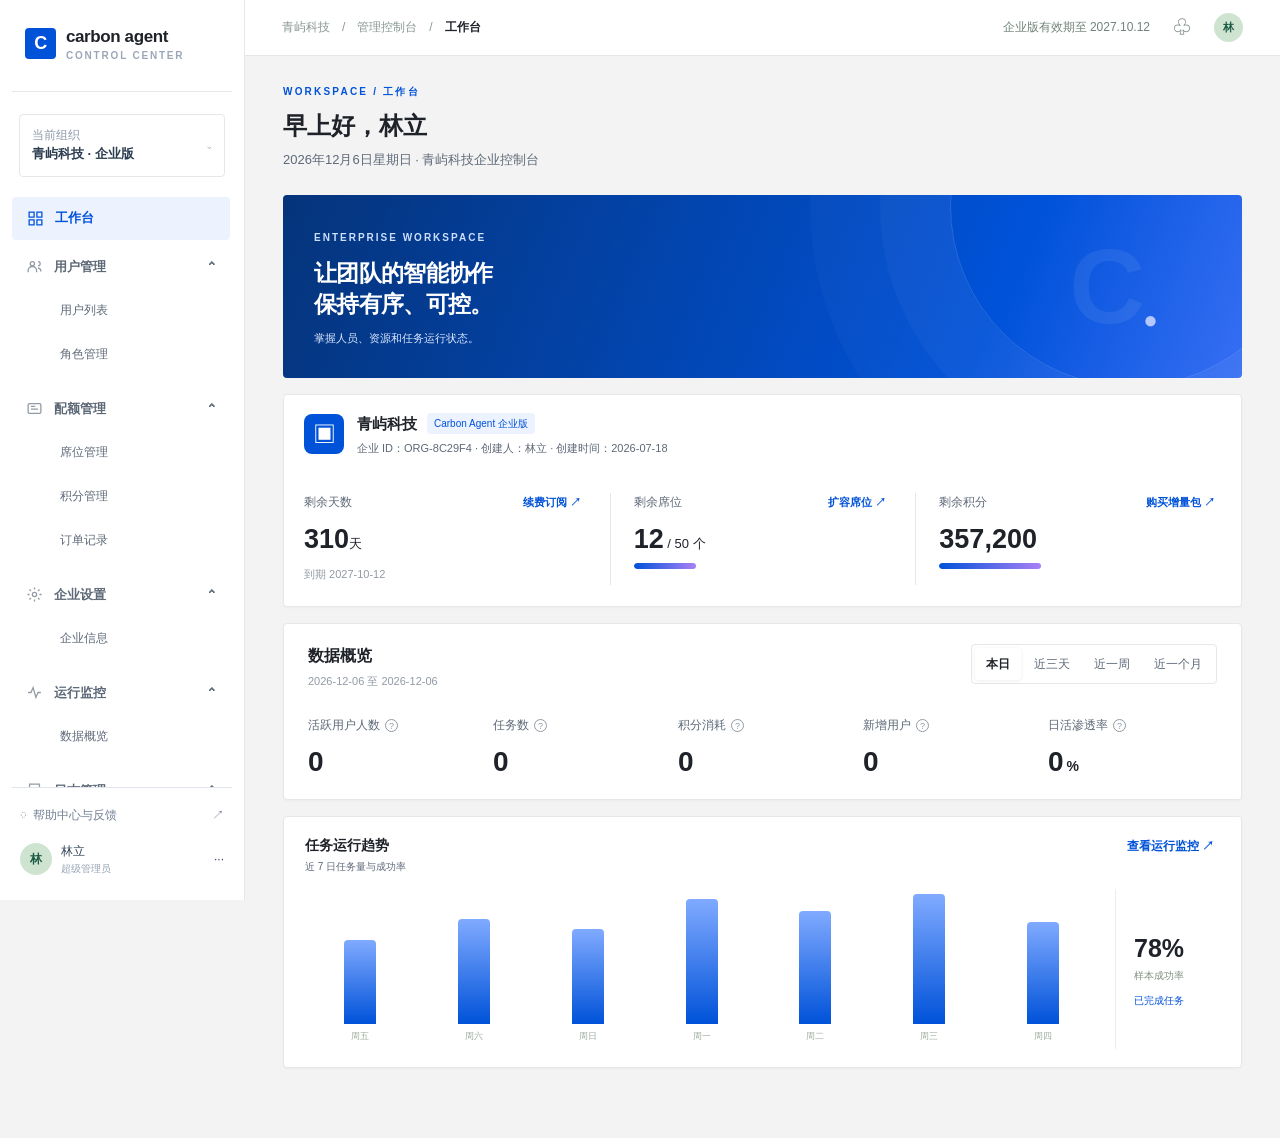
==== index.html @ ee5c7ecd "Add Carbon Agent prototype" ====
<!doctype html>
<html lang="zh-CN">
<head>
  <meta charset="utf-8" />
  <meta name="viewport" content="width=device-width, initial-scale=1" />
  <title>Carbon Agent · 管理控制台原型</title>
  <style>
    @import url('https://fonts.googleapis.com/css2?family=DM+Sans:wght@400;500;600;700&family=Noto+Sans+SC:wght@400;500;600;700&display=swap');
    :root{--ink:#18312d;--muted:#758680;--line:#e4eae6;--bg:#f6f8f5;--green:#1c765c;--dark:#123b31;--mint:#e5f4ea;--orange:#efaa57;--red:#bd6859}*{box-sizing:border-box}body{margin:0;background:var(--bg);color:var(--ink);font:14px/1.5 'DM Sans','Noto Sans SC',sans-serif}button,input,select{font:inherit}button{cursor:pointer}.app{display:flex;min-height:100vh}.sidebar{width:232px;flex:none;background:#102f29;color:#d8e6df;padding:25px 13px;display:flex;flex-direction:column;position:sticky;top:0;height:100vh}.brand{display:flex;gap:10px;align-items:center;padding:0 13px 27px;border-bottom:1px solid #ffffff1a;font-size:17px;font-weight:700;letter-spacing:-.4px}.logo{height:31px;width:31px;border-radius:9px;display:grid;place-items:center;background:#cff66f;color:#143a29;font-size:18px;font-weight:700}.brand small{display:block;color:#7fa395;font-size:10px;letter-spacing:1.8px;font-weight:600;margin-top:-2px}.org{margin:22px 7px 19px;padding:11px 12px;background:#ffffff0d;border:1px solid #ffffff18;border-radius:10px;display:flex;justify-content:space-between;align-items:center;font-size:12px;color:#afc7ba}.org b{display:block;color:white;font-size:13px}.nav-label{font-size:10px;letter-spacing:1.6px;color:#71968a;padding:16px 15px 8px}.nav{width:100%;display:flex;align-items:center;gap:11px;padding:10px 14px;border:0;background:transparent;color:#aac1b5;text-align:left;border-radius:8px;margin:1px 0}.nav svg{width:17px;height:17px;stroke:currentColor;fill:none;stroke-width:1.8}.nav:hover,.nav.active{background:#e0f7d716;color:#e8f5e8}.nav.active{box-shadow:inset 3px 0 #c9ef70}.nav .soon{font-size:9px;margin-left:auto;background:#ffffff16;padding:1px 5px;border-radius:3px}.sidebar-bottom{margin-top:auto;border-top:1px solid #ffffff1a;padding:18px 8px 0}.help{color:#b6c9bd;font-size:12px;display:flex;gap:8px;align-items:center}.avatar{background:#cfe4d0;color:#1a5a43;width:32px;height:32px;border-radius:50%;display:grid;place-items:center;font-weight:700}.account{margin-top:17px;display:flex;align-items:center;gap:9px;color:white;font-size:12px}.account small{color:#81a394;display:block}.main{flex:1;min-width:0}.topbar{height:66px;background:#fff;border-bottom:1px solid var(--line);padding:0 37px;display:flex;align-items:center;justify-content:space-between}.crumb{color:#899892;font-size:12px}.crumb strong{color:var(--ink);font-weight:600}.top-actions{display:flex;align-items:center;gap:17px;color:#71837a;font-size:12px}.icon-btn{border:0;background:transparent;color:inherit;font-size:18px}.content{max-width:1420px;margin:auto;padding:33px 38px 70px}.page-head{display:flex;justify-content:space-between;align-items:flex-start;margin-bottom:25px}.eyebrow{color:#4d927a;font-size:10px;letter-spacing:2.2px;font-weight:700;margin-bottom:7px}.page-head h1{margin:0;font-size:29px;letter-spacing:-1.1px;font-weight:700}.subtitle{color:var(--muted);font-size:12px;margin-top:6px}.head-actions{display:flex;gap:9px}.btn{border:1px solid #d8e4dc;background:white;color:#325b4d;border-radius:7px;padding:9px 13px;font-weight:600;font-size:12px;display:inline-flex;align-items:center;gap:7px}.btn:hover{border-color:#77ad88;background:#f7fcf7}.btn.primary{background:#1c765c;border-color:#1c765c;color:white}.btn.primary:hover{background:#145b47}.btn.soft{background:#e8f2e9;border-color:#e8f2e9}.grid{display:grid;gap:16px}.stats{grid-template-columns:repeat(4,1fr)}.card{background:#fff;border:1px solid var(--line);border-radius:11px;box-shadow:0 2px 10px #234b2905}.stat{padding:19px 21px;min-height:130px;position:relative}.stat:after{content:'';position:absolute;right:18px;top:18px;width:31px;height:31px;background:#e6f3e9;border-radius:8px}.stat-icon{position:absolute;right:25px;top:21px;color:#358466;z-index:1;font-size:15px}.stat-label{color:#73867e;font-size:12px}.stat strong{display:block;font-size:29px;line-height:1.2;margin:13px 0 4px;letter-spacing:-1.2px}.stat small{color:#87a098;font-size:11px}.stat small em{color:#208b65;font-style:normal}.lower{grid-template-columns:minmax(0,1.65fr) minmax(305px,1fr);margin-top:16px}.card-head{display:flex;align-items:flex-start;justify-content:space-between;padding:21px 23px 0}.card-head h2{font-size:15px;margin:0}.card-head p{font-size:11px;color:#99a7a0;margin:4px 0 0}.link{background:none;border:0;color:#278161;font-size:11px;font-weight:600}.chart-wrap{padding:20px 23px 23px}.chart-top{display:flex;align-items:baseline;gap:10px}.chart-top strong{font-size:25px}.chart-top span{font-size:11px;color:#2b9a70}.chart{height:180px;margin-top:16px;position:relative;background:repeating-linear-gradient(to bottom,transparent 0,transparent 44px,#edf2ed 45px);border-bottom:1px solid #e5ede7}.chart svg{width:100%;height:100%;overflow:visible}.chart-labels{display:flex;justify-content:space-between;color:#a4b1a7;font-size:10px;margin-top:10px}.use-list{padding:12px 23px 22px}.use-row{display:grid;grid-template-columns:100px 1fr 42px;align-items:center;gap:10px;margin:16px 0;color:#5e7168;font-size:11px}.track{height:7px;background:#edf2eb;border-radius:20px;overflow:hidden}.fill{height:100%;background:#60a98a;border-radius:20px}.fill.gold{background:#ddb46b}.use-row b{font-size:11px;text-align:right;color:#496a59}.section-title{display:flex;justify-content:space-between;align-items:center;margin:25px 0 12px}.section-title h2{font-size:16px;margin:0}.section-title small{color:#9aa99f}.activity{padding:0 21px}.activity-row{display:flex;gap:13px;align-items:center;border-top:1px solid #edf1ec;padding:13px 0;font-size:12px}.activity-row:first-child{border:0}.dot{width:8px;height:8px;border-radius:50%;background:#73b695;flex:none}.dot.gold{background:#dfb66b}.activity-row span{color:#7c9085;margin-left:auto;white-space:nowrap;font-size:11px}.activity-row b{font-weight:600}.split{grid-template-columns:1.2fr .8fr}.guide{background:#e9f4e9;border-color:#d7e8d7;padding:20px 23px;display:flex;align-items:center;justify-content:space-between;gap:15px}.guide h3{margin:0 0 4px;font-size:14px}.guide p{margin:0;color:#678074;font-size:11px}.guide .btn{background:white}.table-card{overflow:hidden}.toolbar{padding:18px 20px;display:flex;justify-content:space-between;gap:12px;align-items:center}.tabs{display:flex;gap:17px}.tab{border:0;background:none;color:#82958b;padding:8px 2px;border-bottom:2px solid transparent;font-size:12px}.tab.active{color:#1d755a;border-color:#1d755a;font-weight:700}.search{height:35px;border:1px solid var(--line);background:#fafcf9;border-radius:7px;padding:0 11px;width:215px;color:#2b5141;outline:none;font-size:12px}.search:focus{border-color:#82b99b}table{border-collapse:collapse;width:100%;font-size:12px}th{text-align:left;background:#f9fbf8;color:#8c9c93;font-weight:500;padding:12px 20px;white-space:nowrap}td{padding:14px 20px;border-top:1px solid #eef2ee;white-space:nowrap}tr:hover td{background:#fbfdfb}.person{display:flex;gap:9px;align-items:center}.person .avatar{width:29px;height:29px;font-size:11px}.tag{padding:3px 8px;border-radius:4px;font-size:10px;color:#317558;background:#e8f5ea;display:inline-block}.tag.gray{background:#eff2ef;color:#7a8b81}.tag.warn{background:#fff2e1;color:#aa793c}.table-foot{padding:13px 20px;border-top:1px solid #eef2ee;color:#91a097;font-size:11px;display:flex;justify-content:space-between}.detail-grid{grid-template-columns:repeat(3,1fr)}.mini{padding:19px}.mini h3{margin:0;font-size:13px}.mini p{font-size:11px;color:#84968b;margin:7px 0 16px}.mini strong{font-size:21px}.mini .track{margin-top:12px}.wide-grid{grid-template-columns:1fr 1fr}.setting{padding:18px 20px;display:flex;align-items:center;justify-content:space-between;border-top:1px solid var(--line)}.setting:first-of-type{border:0}.setting b{font-size:12px}.setting p{font-size:11px;color:#91a197;margin:3px 0}.toggle{width:33px;height:19px;border:0;background:#b7c8b9;border-radius:50px;padding:2px;transition:.2s}.toggle:after{content:'';display:block;width:15px;height:15px;background:white;border-radius:50%;transition:.2s}.toggle.on{background:#267d61}.toggle.on:after{transform:translateX(14px)}.modal-overlay{position:fixed;inset:0;background:#0d241dcc;display:none;align-items:center;justify-content:center;z-index:10;padding:20px}.modal-overlay.open{display:flex}.modal{background:white;width:min(480px,100%);border-radius:13px;box-shadow:0 24px 90px #071f1a55;padding:25px}.modal h2{margin:0 0 5px;font-size:19px}.modal p{margin:0 0 22px;color:#819289;font-size:12px}.field{display:block;margin:15px 0;color:#435f50;font-weight:600;font-size:12px}.field input,.field select{display:block;width:100%;margin-top:7px;border:1px solid #d9e5db;border-radius:7px;padding:10px;background:#fff;outline:none}.modal-actions{display:flex;justify-content:flex-end;gap:9px;margin-top:24px}.toast{position:fixed;right:28px;bottom:25px;background:#1b5746;color:#fff;padding:12px 17px;border-radius:7px;box-shadow:0 10px 25px #1b574633;display:none;font-size:12px}.toast.show{display:block}.mobile-top{display:none}@media(max-width:1050px){.stats{grid-template-columns:repeat(2,1fr)}.lower,.split{grid-template-columns:1fr}.sidebar{width:195px}.content{padding:28px 24px}}@media(max-width:700px){.sidebar{display:none}.mobile-top{display:block}.topbar{padding:0 16px;height:56px}.content{padding:24px 16px}.stats,.detail-grid,.wide-grid{grid-template-columns:1fr 1fr}.page-head{gap:15px}.page-head h1{font-size:23px}.head-actions{flex-wrap:wrap;justify-content:flex-end}.toolbar{flex-wrap:wrap}.table-card{overflow:auto}table{min-width:670px}}@media(max-width:480px){.stats,.detail-grid,.wide-grid{grid-template-columns:1fr}.page-head{display:block}.head-actions{margin-top:15px}.top-actions{display:none}}
  </style>
  <link rel="stylesheet" href="management.css" />
  <link rel="stylesheet" href="platform.css" />
  <link rel="stylesheet" href="tdesign.css" />
</head>
<body>
<div class="app">
  <aside class="sidebar">
    <div class="brand"><div class="logo">C</div><div>carbon agent<small>CONTROL CENTER</small></div></div>
    <div class="org"><div>当前组织<b>青屿科技 · 企业版</b></div><span>⌄</span></div>
    <nav id="nav"></nav>
    <div class="sidebar-bottom"><div class="help">◌ &nbsp;帮助中心与反馈 <span style="margin-left:auto">↗</span></div><div class="account"><div class="avatar">林</div><div>林立 <small>超级管理员</small></div><span style="margin-left:auto">···</span></div></div>
  </aside>
  <div class="pl-mobile-scrim" onclick="plToggleMobileMenu(false)"></div><main class="main"><header class="topbar"><button class="pl-mobile-menu" aria-label="打开导航菜单" aria-expanded="false" onclick="plToggleMobileMenu()">☰</button><div class="crumb"><span class="mobile-top">Carbon Agent　/　</span>青屿科技　/　管理控制台　/　<strong id="crumb">总览</strong></div><div class="top-actions"><span>企业版有效期至 2027.10.12</span><button class="icon-btn" title="通知" onclick="toast('暂无新通知')">♧</button><div class="avatar" style="width:29px;height:29px;font-size:11px">林</div></div></header><div class="content" id="content"></div></main>
</div>
<div class="modal-overlay" id="overlay" onclick="if(event.target===this)closeModal()"><div class="modal" id="modal"></div></div><div class="toast" id="toast"></div>
<script>
const icons={overview:'<path d="M3 3h7v7H3zM14 3h7v7h-7zM3 14h7v7H3zM14 14h7v7h-7z"/>',members:'<circle cx="9" cy="8" r="3"/><path d="M3 20v-2a6 6 0 0 1 12 0v2M17 5a3 3 0 0 1 0 6m0 3a5 5 0 0 1 4 5"/>',seats:'<rect x="3" y="5" width="18" height="14" rx="2"/><path d="M7 9h6M7 13h10"/>',usage:'<path d="M3 19V9m6 10V5m6 14v-7m6 7V3"/>',agents:'<rect x="4" y="5" width="16" height="15" rx="3"/><path d="M9 10h.01M15 10h.01M9 15h6M12 2v3"/>',knowledge:'<path d="M4 5a2 2 0 0 1 2-2h14v17H6a2 2 0 0 0-2 2zM4 5v15a2 2 0 0 1 2-2h14"/>',security:'<path d="M12 2l8 4v6c0 5-3 8-8 10-5-2-8-5-8-10V6zM9 12l2 2 4-4"/>'};
const items=[['overview','总览'],['members','成员与组织'],['seats','席位管理'],['usage','用量与额度'],['agents','智能体与技能'],['knowledge','知识与连接器'],['security','安全与审计']];let page='overview', memberFilter='all', seatFilter='all';let members=[{name:'陈思远',department:'产品研发部',role:'成员',seat:'企业版',activity:'刚刚',quota:'20,000',status:'活跃'}, {name:'李宛清',department:'市场部',role:'部门管理员',seat:'企业版',activity:'今天 09:42',quota:'15,000',status:'活跃'}, {name:'王越',department:'财务部',role:'成员',seat:'企业版',activity:'昨天 17:28',quota:'10,000',status:'活跃'}, {name:'赵可欣',department:'产品研发部',role:'成员',seat:'未分配',activity:'—',quota:'—',status:'待加入'}, {name:'周启明',department:'设计部',role:'成员',seat:'企业版',activity:'10月11日',quota:'20,000',status:'活跃'}];
function svg(key){return `<svg viewBox="0 0 24 24">${icons[key]}</svg>`}function renderNav(){document.getElementById('nav').innerHTML=items.map(([id,label],i)=>`${i===4||i===6?'<div class="nav-label">'+(i===4?'能力配置':'企业治理')+'</div>':''}<button class="nav ${page===id?'active':''}" onclick="go('${id}')">${svg(id)}${label}</button>`).join('')}function go(id){page=id;renderNav();document.getElementById('crumb').textContent=items.find(x=>x[0]===id)[1];document.getElementById('content').innerHTML=views[id]();window.scrollTo({top:0,behavior:'smooth'})}function head(k,title,desc,actions=''){return `<div class="page-head"><div><div class="eyebrow">${k}</div><h1>${title}</h1><div class="subtitle">${desc}</div></div><div class="head-actions">${actions}</div></div>`}function stat(label,value,foot,icon){return `<div class="card stat"><span class="stat-icon">${icon}</span><div class="stat-label">${label}</div><strong>${value}</strong><small>${foot}</small></div>`}function trend(){return `<div class="card"><div class="card-head"><div><h2>使用趋势</h2><p>过去 7 天的组织活跃情况</p></div><button class="link" onclick="go('usage')">查看分析 ↗</button></div><div class="chart-wrap"><div class="chart-top"><strong>1,284</strong><span>↗ 18.6% 较上周</span></div><div class="chart"><svg viewBox="0 0 650 180" preserveAspectRatio="none"><defs><linearGradient id="grad" x1="0" y1="0" x2="0" y2="1"><stop stop-color="#c1e4cc" stop-opacity=".7"/><stop offset="1" stop-color="#c1e4cc" stop-opacity="0"/></linearGradient></defs><path d="M0 135 C55 125 70 145 125 107 S210 125 265 85 S335 115 390 73 S470 95 520 49 S590 68 650 21 L650 180 L0 180Z" fill="url(#grad)"/><path d="M0 135 C55 125 70 145 125 107 S210 125 265 85 S335 115 390 73 S470 95 520 49 S590 68 650 21" fill="none" stroke="#4b9b71" stroke-width="3"/><circle cx="650" cy="21" r="5" fill="#4b9b71" stroke="white" stroke-width="3"/></svg></div><div class="chart-labels"><span>10月07日</span><span>10月08日</span><span>10月09日</span><span>10月10日</span><span>10月11日</span><span>10月12日</span><span>10月13日</span></div></div></div>`}function overview(){return `${head('OVERVIEW / 组织总览','管理好团队的每一次智能协作','实时掌握组织使用、席位与资源状态，快速处理需要关注的事项。','<button class="btn" onclick="toast(\'报表已准备好（原型演示）\')">⇩ 导出报表</button><button class="btn primary" onclick="openModal(\'invite\')">＋ 邀请成员</button>')}<div class="grid stats">${stat('团队成员','48','<em>↑ 6</em> 本月新增','♧')}${stat('席位使用','38 / 50','剩余 <em>12</em> 个可分配','▤')}${stat('本月积分消耗','642.8K','总额度 1,000K · 已用 64.3%','◈')}${stat('活跃智能体','12','覆盖 6 个业务部门','✳')}</div><div class="grid lower">${trend()}<div class="card"><div class="card-head"><div><h2>资源使用分布</h2><p>本月 · 按团队</p></div><button class="link" onclick="go('usage')">查看详情 ↗</button></div><div class="use-list">${[['产品研发部',78,'78%'],['市场部',56,'56%'],['财务部',41,'41%'],['设计部',32,'32%']].map(([n,w,v],i)=>`<div class="use-row"><span>${n}</span><div class="track"><div class="fill ${i===0?'gold':''}" style="width:${w}%"></div></div><b>${v}</b></div>`).join('')}<div style="background:#f5f9f4;border-radius:7px;padding:12px;color:#6a8374;font-size:11px;margin-top:23px">◌ &nbsp;产品研发部即将达到月度额度，建议调整配额。</div></div></div></div><div class="section-title"><h2>最近动态</h2><button class="link" onclick="go('security')">全部审计日志 ↗</button></div><div class="grid split"><div class="card activity">${[['陈思远 使用「数据分析助手」完成任务','2 分钟前'],['林立 为市场部调整成员月额度','1 小时前'],['李宛清 创建「Campaign Brief」智能体','昨天 16:24'],['系统 自动回收离职成员席位','10月11日']].map((a,i)=>`<div class="activity-row"><i class="dot ${i===1?'gold':''}"></i><b>${a[0]}</b><span>${a[1]}</span></div>`).join('')}</div><div class="card guide"><div><h3>让团队更快开始</h3><p>完成成员邀请、席位分配与共享智能体配置。</p></div><button class="btn" onclick="go('members')">查看成员 →</button></div></div>`}
function memberTable(){let q=(document.getElementById('member-search')?.value||'').trim();let rows=members.filter(m=>(memberFilter==='all'||(memberFilter==='active'?m.status==='活跃':m.status!=='活跃'))&&(!q||m.name.includes(q)||m.department.includes(q)));document.getElementById('member-body').innerHTML=rows.map((m,i)=>`<tr><td><div class="person"><div class="avatar">${m.name.slice(0,1)}</div><b>${m.name}</b></div></td><td>${m.department}</td><td>${m.role}</td><td><span class="tag ${m.seat==='未分配'?'gray':''}">${m.seat}</span></td><td>${m.quota}</td><td>${m.activity}</td><td><button class="link" onclick="openModal('member','${m.name}')">管理</button></td></tr>`).join('')||'<tr><td colspan="7" style="text-align:center;color:#9ca99f;padding:30px">没有匹配的成员</td></tr>';document.getElementById('member-count').textContent=`共 ${rows.length} 位成员`}function filterMembers(v){memberFilter=v;document.querySelectorAll('.tab').forEach(x=>x.classList.toggle('active',x.dataset.filter===v));memberTable()}
function membersView(){setTimeout(memberTable);return `${head('PEOPLE / 组织管理','成员与组织','统一管理成员、部门、角色和访问资格。','<button class="btn" onclick="toast(\'批量导入模板已准备好（原型演示）\')">⇧ 批量导入</button><button class="btn primary" onclick="openModal(\'invite\')">＋ 邀请成员</button>')}<div class="grid detail-grid">${stat('组织成员','48','4 个部门','♧')}${stat('本月活跃','34','活跃率 70.8%','◈')}${stat('待加入','3','邀请链接有效期 7 天','◌')}</div><div class="section-title"><h2>成员列表</h2><small>组织架构同步：今天 09:30</small></div><div class="card table-card"><div class="toolbar"><div class="tabs"><button class="tab active" data-filter="all" onclick="filterMembers('all')">全部成员</button><button class="tab" data-filter="active" onclick="filterMembers('active')">已激活</button><button class="tab" data-filter="pending" onclick="filterMembers('pending')">待加入</button></div><input class="search" id="member-search" placeholder="⌕  搜索成员或部门" oninput="memberTable()" /></div><table><thead><tr><th>成员</th><th>所属部门</th><th>组织角色</th><th>席位状态</th><th>月额度</th><th>最近活跃</th><th>操作</th></tr></thead><tbody id="member-body"></tbody></table><div class="table-foot"><span id="member-count"></span><span>原型示例数据 · 1 / 1</span></div></div>`}
function seatRows(){let arr=[['产品研发部','部门 · 登录时分配','16 / 22','2026-09-01'],['市场部','部门 · 自动分配','10 / 10','2026-09-01'],['陈思远','指定成员','1','2026-09-12'],['王越','指定成员','1','2026-09-16']];return arr.map(r=>`<tr><td><b>${r[0]}</b></td><td><span class="tag">${r[1]}</span></td><td>${r[2]}</td><td>${r[3]}</td><td><button class="link" onclick="openModal('release','${r[0]}')">释放 / 编辑</button></td></tr>`).join('')}
function seatsView(){return `${head('LICENSE / 授权管理','席位管理','按成员或部门授权 Carbon Agent，随时了解可用席位。','<button class="btn" onclick="openModal(\'expand\')">调整席位</button><button class="btn primary" onclick="openModal(\'seat\')">＋ 分配席位</button>')}<div class="grid stats">${stat('企业版席位总数','50','当前订阅周期','▤')}${stat('已分配','38','覆盖 4 个部门','♧')}${stat('剩余可分配','12','可立即使用','＋')}${stat('席位利用率','76%','较上月 ↑ 8%','↗')}</div><div class="section-title"><h2>分配策略与明细</h2><small>同一成员被多个策略覆盖时只占用 1 个席位</small></div><div class="card table-card"><div class="toolbar"><div class="tabs"><button class="tab active">全部分配</button><button class="tab" onclick="toast('已筛选部门策略（原型演示）')">部门策略</button><button class="tab" onclick="toast('已筛选指定成员（原型演示）')">指定成员</button></div><input class="search" placeholder="⌕  搜索成员或部门" /></div><table><thead><tr><th>对象</th><th>分配方式</th><th>占用席位</th><th>配置时间</th><th>操作</th></tr></thead><tbody>${seatRows()}</tbody></table><div class="table-foot"><span>共 4 条策略</span><span>原型示例数据 · 1 / 1</span></div></div><div class="grid wide-grid" style="margin-top:16px"><div class="card mini"><h3>按成员精准分配</h3><p>适合核心项目成员与少量特殊权限用户。</p><button class="link" onclick="openModal('seat')">分配给成员 →</button></div><div class="card mini"><h3>按部门自动授权</h3><p>可选择立即分配，或在成员首次登录时占用席位。</p><button class="link" onclick="openModal('seat')">设置部门策略 →</button></div></div>`}
function usageView(){return `${head('CONSUMPTION / 积分治理','用量与额度','查看共享积分池，控制部门及成员每月消耗。','<button class="btn" onclick="toast(\'用量明细已导出（原型演示）\')">⇩ 导出明细</button><button class="btn primary" onclick="openModal(\'quota\')">调整额度</button>')}<div class="grid stats">${stat('共享积分池','1,000K','本月总额度','◈')}${stat('本月已使用','642.8K','64.3%','↗')}${stat('可用余额','357.2K','按当前速度可使用 11 天','◇')}${stat('高用量提醒','2','成员接近限额','!')}</div><div class="grid lower">${trend()}<div class="card"><div class="card-head"><div><h2>部门配额</h2><p>月度配额使用情况</p></div><button class="link" onclick="openModal('quota')">管理配额 ↗</button></div><div class="use-list">${[['产品研发部','312K / 400K',78],['市场部','168K / 300K',56],['财务部','82K / 200K',41],['设计部','32K / 100K',32]].map(([n,v,p])=>`<div style="margin:16px 0"><div style="display:flex;justify-content:space-between;font-size:11px;margin-bottom:8px"><b>${n}</b><span style="color:#8fa096">${v}</span></div><div class="track"><div class="fill" style="width:${p}%"></div></div></div>`).join('')}</div></div></div><div class="section-title"><h2>用量治理建议</h2></div><div class="grid wide-grid"><div class="card mini"><h3>设置个人月限额</h3><p>避免单个成员持续占用共享积分池；成员达到限额后暂停新任务。</p><button class="link" onclick="openModal('quota')">立即设置 →</button></div><div class="card mini"><h3>启用 80% 用量预警</h3><p>部门或成员接近阈值时通知管理员，便于及时调配资源。</p><button class="link" onclick="go('security')">配置通知 →</button></div></div>`}
function agentsView(){let a=[['财务报表分析','财务部','已发布','1,258','林立'],['市场洞察研究','市场部','已发布','896','李宛清'],['研发知识问答','产品研发部','已发布','742','陈思远'],['Campaign Brief','市场部','草稿','—','李宛清']];return `${head('AGENTS / 能力资产','智能体与技能','沉淀企业共用的 AI 能力，明确发布范围与责任人。','<button class="btn" onclick="toast(\'技能库已打开（原型演示）\')">技能库</button><button class="btn primary" onclick="openModal(\'agent\')">＋ 创建智能体</button>')}<div class="grid detail-grid">${stat('企业智能体','12','其中 9 个已发布','✳')}${stat('共享技能','28','本月新增 4 个','◈')}${stat('本月任务运行','3,642','成功率 98.2%','↗')}</div><div class="section-title"><h2>智能体列表</h2><small>管理员可管理发布范围与负责人</small></div><div class="card table-card"><div class="toolbar"><div class="tabs"><button class="tab active">全部智能体</button><button class="tab" onclick="toast('已筛选已发布智能体（原型演示）')">已发布</button><button class="tab" onclick="toast('已筛选草稿（原型演示）')">草稿</button></div><input class="search" placeholder="⌕  搜索智能体" /></div><table><thead><tr><th>名称</th><th>可见范围</th><th>状态</th><th>本月调用</th><th>负责人</th><th>操作</th></tr></thead><tbody>${a.map(r=>`<tr><td><b>✳ &nbsp;${r[0]}</b></td><td>${r[1]}</td><td><span class="tag ${r[2]==='草稿'?'gray':''}">${r[2]}</span></td><td>${r[3]}</td><td>${r[4]}</td><td><button class="link" onclick="openModal('agent','${r[0]}')">配置</button></td></tr>`).join('')}</tbody></table><div class="table-foot">共 12 个智能体 <span>原型示例数据 · 1 / 1</span></div></div>`}
function knowledgeView(){return `${head('DATA / 组织资产','知识与连接器','管理智能体可访问的企业知识与外部系统。','<button class="btn" onclick="openModal(\'connector\')">连接应用</button><button class="btn primary" onclick="openModal(\'knowledge\')">＋ 新建知识库</button>')}<div class="grid detail-grid">${stat('企业知识库','8','23,642 份文档','▤')}${stat('已连接应用','6','2 个需重新授权','⌁')}${stat('本月检索','18.4K','命中率 91%','↗')}</div><div class="section-title"><h2>知识库</h2></div><div class="grid detail-grid">${[['产品规范与设计','产品研发部','6,280 份文档'],['客户案例库','市场部','3,420 份文档'],['财务制度与流程','财务部','1,160 份文档']].map(([a,b,c])=>`<div class="card mini"><h3>▤ &nbsp;${a}</h3><p>${b} · ${c}</p><button class="link" onclick="openModal('knowledge','${a}')">管理权限 →</button></div>`).join('')}</div><div class="section-title"><h2>连接器</h2><small>授权范围遵循最小权限原则</small></div><div class="grid wide-grid">${[['飞书','已连接 · 组织文档'],['企业微信','已连接 · 联系人'],['GitHub','需要重新授权 · 代码仓库'],['Google Drive','已连接 · 云端文件']].map(([a,b])=>`<div class="card mini"><h3>◫ &nbsp;${a}</h3><p>${b}</p><button class="link" onclick="openModal('connector','${a}')">管理连接 →</button></div>`).join('')}</div>`}
function securityView(){return `${head('GOVERNANCE / 安全治理','安全与审计','设置组织访问策略，追踪关键管理操作。','<button class="btn" onclick="toast(\'审计日志已导出（原型演示）\')">⇩ 导出日志</button>')}<div class="grid wide-grid"><div class="card"><div class="card-head" style="padding-bottom:12px"><div><h2>访问与安全策略</h2><p>变更立即应用于组织成员</p></div></div>${[['单点登录 SSO','通过企业身份提供商统一登录',true],['敏感操作二次确认','删除知识库、释放席位等操作需要确认',true],['外部分享限制','禁止向组织外分享智能体和知识库',false],['用量达到 80% 时通知','通过站内信提醒管理员',true]].map(([a,b,c])=>`<div class="setting"><div><b>${a}</b><p>${b}</p></div><button class="toggle ${c?'on':''}" aria-label="切换${a}" onclick="this.classList.toggle('on');toast('策略已更新（原型演示）')"></button></div>`).join('')}</div><div class="card"><div class="card-head"><div><h2>角色与权限</h2><p>基于职责授权管理范围</p></div><button class="link" onclick="openModal('role')">管理角色 ↗</button></div><div class="use-list">${[['超级管理员','2 人','全部配置与审计权限'],['部门管理员','4 人','部门成员、额度与智能体管理'],['成员','42 人','按授权使用资源']].map(([a,b,c])=>`<div style="padding:14px 0;border-bottom:1px solid #edf2ed"><b style="font-size:12px">${a}</b><span style="float:right;color:#287657;font-size:11px">${b}</span><div style="font-size:11px;color:#96a59b;margin-top:4px">${c}</div></div>`).join('')}</div></div></div><div class="section-title"><h2>最近审计事件</h2><small>保留管理行为与关键资源变更记录</small></div><div class="card table-card"><table><thead><tr><th>时间</th><th>操作人</th><th>事件</th><th>对象</th><th>结果</th></tr></thead><tbody>${[['今天 10:18','林立','调整月额度','市场部','成功'],['今天 09:44','林立','分配席位','赵可欣','成功'],['昨天 16:24','李宛清','创建智能体','Campaign Brief','成功'],['10月11日 15:21','系统','自动回收席位','离职成员','成功']].map(r=>`<tr>${r.slice(0,4).map(x=>`<td>${x}</td>`).join('')}<td><span class="tag">${r[4]}</span></td></tr>`).join('')}</tbody></table></div>`}
const views={overview,members:membersView,seats:seatsView,usage:usageView,agents:agentsView,knowledge:knowledgeView,security:securityView};
function openModal(kind,name=''){const defs={invite:['邀请成员','发送邀请并设置初始组织角色。',`<label class="field">工作邮箱<input id="modal-input" type="email" placeholder="name@company.com"></label><label class="field">所属部门<select><option>产品研发部</option><option>市场部</option><option>财务部</option><option>设计部</option></select></label><label class="field">初始角色<select><option>成员</option><option>部门管理员</option></select></label>`,'发送邀请'],seat:['分配席位','指定成员，或按部门设置自动授权策略。',`<label class="field">分配对象<select><option>指定成员</option><option>指定部门</option></select></label><label class="field">成员或部门<input id="modal-input" placeholder="输入名称"></label><label class="field">分配策略<select><option>立即分配</option><option>首次登录时分配</option></select></label>`,'确认分配'],quota:['调整月额度','额度用于控制成员或部门的月度积分消耗。',`<label class="field">对象<select><option>产品研发部</option><option>市场部</option><option>财务部</option><option>设计部</option><option>指定成员</option></select></label><label class="field">月额度（积分）<input id="modal-input" type="number" placeholder="例如 200000"></label>`,'保存额度'],expand:['调整席位','当前已分配 38 个席位。缩容后总席位数不得低于已分配数。',`<label class="field">席位总数<input id="modal-input" type="number" min="38" value="50"></label>`,'保存变更'],release:['管理分配策略',`正在管理 ${name} 的席位授权。`, `<label class="field">操作<select><option>编辑分配策略</option><option>释放席位</option></select></label><label class="field">释放说明<input placeholder="填写原因（可选）"></label>`,'确认'],member:['管理成员',`正在管理 ${name}。`,`<label class="field">组织角色<select><option>成员</option><option>部门管理员</option><option>超级管理员</option></select></label><label class="field">月额度（积分）<input id="modal-input" type="number" placeholder="20000"></label>`,'保存'],agent:[name?'配置智能体':'创建智能体','设置名称、可见范围与负责人。',`<label class="field">名称<input id="modal-input" value="${name}" placeholder="例如 客户研究助手"></label><label class="field">可见范围<select><option>全组织</option><option>指定部门</option><option>仅创建者</option></select></label>`,'保存'],knowledge:[name?'管理知识库':'新建知识库','知识访问应与团队工作范围一致。',`<label class="field">知识库名称<input id="modal-input" value="${name}" placeholder="知识库名称"></label><label class="field">访问范围<select><option>指定部门</option><option>全组织</option><option>仅管理员</option></select></label>`,'保存'],connector:['连接器管理',`配置 ${name||'企业应用'} 的连接与授权范围。`,`<label class="field">应用<select><option>${name||'飞书'}</option><option>企业微信</option><option>GitHub</option><option>Google Drive</option></select></label><label class="field">授权范围<select><option>仅指定知识库</option><option>全组织</option></select></label>`,'保存'],role:['角色权限','为管理角色设置可访问范围。',`<label class="field">角色<select><option>部门管理员</option><option>成员</option></select></label><label class="field">管理范围<select><option>所属部门</option><option>全组织</option></select></label>`,'保存']};let d=defs[kind];document.getElementById('modal').innerHTML=`<h2>${d[0]}</h2><p>${d[1]}</p>${d[2]}<div class="modal-actions"><button class="btn" onclick="closeModal()">取消</button><button class="btn primary" onclick="submitModal('${kind}')">${d[3]}</button></div>`;document.getElementById('overlay').classList.add('open')}function closeModal(){document.getElementById('overlay').classList.remove('open')}function submitModal(kind){let v=document.getElementById('modal-input');if(v&&v.hasAttribute('required')&&!v.value.trim())return; if(kind==='invite'&&v?.value){members.push({name:v.value.split('@')[0],department:'产品研发部',role:'成员',seat:'未分配',activity:'—',quota:'—',status:'待加入'});if(page==='members')go('members')}closeModal();toast('操作已保存（原型演示）')}let timer;function toast(msg){let el=document.getElementById('toast');el.textContent=msg;el.classList.add('show');clearTimeout(timer);timer=setTimeout(()=>el.classList.remove('show'),2800)}document.addEventListener('keydown',e=>{if(e.key==='Escape')closeModal()});go('overview');
</script>
<script src="management.js"></script>
<script src="platform.js"></script>
<script src="orgsync.js"></script>
<script src="workbuddy.js"></script>
<script src="seat-expansion.js"></script>
</body>
</html>
---- management.css ----
[hidden]{display:none!important}
.mg-context{display:flex;align-items:center;gap:12px;flex-wrap:wrap;background:#f0f5ed;border:1px solid #e0eadd;border-radius:8px;padding:10px 14px;margin:-3px 0 16px;color:#748a7d;font-size:11px}.mg-context b{color:#375a48;font-size:12px}.mg-context-mark{background:#dcebd7;color:#357354;border-radius:4px;padding:3px 7px;font-weight:700}.mg-green{color:#258260;font-style:normal;font-weight:700}.mg-metric{padding:18px 19px;min-height:131px}.mg-metric-label{color:#809087;font-size:11px}.mg-metric strong{display:block;font-size:27px;letter-spacing:-.8px;line-height:1.2;margin-top:11px}.mg-metric small{display:block;color:#91a198;font-size:10px;margin-top:6px}.mg-metric .track{margin-top:11px;height:5px}.mg-callout{display:flex;align-items:flex-start;gap:10px;background:#eef7ee;border:1px solid #d7e9d9;border-radius:8px;padding:11px 14px;color:#416c55;font-size:11px;margin:16px 0}.mg-callout.warning{background:#fff8ec;border-color:#f4e6ca;color:#946c37}.mg-callout-icon{display:grid;place-items:center;width:17px;height:17px;flex:none;border-radius:50%;background:#cce9d1;color:#356d4b;font-weight:700;font-size:10px}.mg-callout.warning .mg-callout-icon{background:#f5dcae;color:#8c632f}.mg-callout strong{font-size:11px}.mg-callout p{margin:2px 0 0;line-height:1.55}.mg-panel{margin-top:19px;overflow:hidden}.mg-tabs{display:flex;gap:29px;padding:0 20px;border-bottom:1px solid var(--line);overflow-x:auto}.mg-tabs button{background:none;border:0;border-bottom:2px solid transparent;padding:16px 2px 13px;color:#829389;white-space:nowrap;font-size:12px}.mg-tabs button.active{color:#176b50;border-bottom-color:#2d8b65;font-weight:700}.mg-toolbar{display:flex;justify-content:space-between;align-items:center;gap:10px;padding:17px 19px;min-height:68px}.mg-filters{display:flex;align-items:center;gap:8px;flex-wrap:wrap}.mg-search{border:1px solid var(--line);height:35px;display:flex;align-items:center;gap:5px;padding:0 9px;border-radius:7px;background:#fafcf9;color:#809087}.mg-search input{border:0;background:transparent;outline:none;width:152px;font-size:11px;color:var(--ink)}.mg-filters select{height:35px;border:1px solid var(--line);border-radius:7px;background:#fff;color:#4e6659;padding:0 9px;font-size:11px}.mg-text-btn{background:none;border:0;color:#7f9286;font-size:11px}.mg-toolbar-copy{font-size:11px;color:#819389}.mg-table-wrap{overflow:auto}.mg-table{min-width:700px}.mg-table th{font-size:11px;background:#f9fbf9;padding:11px 14px}.mg-table td{padding:12px 14px}.mg-table input[type=checkbox],.mg-confirm input[type=checkbox]{accent-color:#207c5c;cursor:pointer}.mg-table th:first-child,.mg-table td:first-child{width:40px;padding-left:19px}.mg-table tr:hover td{background:#fafdFA}.mg-table .avatar{width:27px;height:27px;font-size:10px}.mg-table .person b{font-weight:600}.mg-empty{text-align:center;padding:36px!important;color:#98a69d}.mg-pagination{border-top:1px solid #edf1ec;padding:12px 19px;display:flex;align-items:center;justify-content:space-between;color:#8da096;font-size:11px}.mg-pagination>div{display:flex;gap:7px}.mg-pagination .btn{padding:5px 9px;font-size:10px}.btn:disabled{opacity:.45;cursor:not-allowed}.mg-footnote{border-top:1px solid #edf1ec;padding:11px 19px;color:#92a197;font-size:10px}.mg-danger-link{color:#b85e52}.btn.mg-danger{background:#b85e52;border-color:#b85e52;color:#fff}.mg-error{background:#fff0ed;color:#a74437;border:1px solid #f3c9c0;border-radius:6px;padding:9px 11px;margin:13px 0;font-size:11px}.mg-error[hidden]{display:none}.mg-confirm{display:flex;align-items:center;gap:7px;margin:16px 0;color:#66786c;font-size:11px}.mg-selected-list{background:#f7faf7;padding:12px;border-radius:6px;color:#5b7163;font-size:11px;line-height:1.7;max-height:90px;overflow:auto}.modal .mg-callout{margin:14px 0}.modal .field{margin:14px 0}.modal .field input,.modal .field select{height:38px}.mg-usage-top{grid-template-columns:minmax(0,1.6fr) minmax(280px,1fr);margin:17px 0}.mg-chart-card{min-height:240px}.mg-chart-total{font-size:15px;color:#397e5e;font-weight:700}.mg-bars{height:142px;display:flex;gap:18px;align-items:flex-end;padding:13px 27px 18px}.mg-bar-col{flex:1;min-width:0;text-align:center;height:100%;display:flex;flex-direction:column;justify-content:flex-end;gap:8px}.mg-bar-track{height:106px;display:flex;align-items:flex-end;background:linear-gradient(to top,#f0f4ef 1px,transparent 1px) 0 0/100% 25%;border-bottom:1px solid #e0e9de}.mg-bar-track span{display:block;width:100%;max-width:44px;margin:0 auto;background:linear-gradient(180deg,#79b99a,#2d8c65);border-radius:4px 4px 0 0}.mg-bar-col small{font-size:9px;color:#9ba99f}.mg-alert-list{padding:16px 23px}.mg-alert-list>div{display:grid;grid-template-columns:9px 1fr;column-gap:10px;align-items:start;padding:9px 0;border-bottom:1px solid #eef2ed}.mg-alert-list>div:last-child{border:0}.mg-alert-list b{font-size:11px;font-weight:600}.mg-alert-list small{grid-column:2;color:#95a39b;font-size:10px;margin-top:2px}.mg-alert-dot{width:7px;height:7px;background:#87bd9b;border-radius:50%;margin-top:5px}.mg-alert-dot.gold{background:#dfb36b}.mg-alert-dot.green{background:#34a073}.mg-progress-cell{display:flex;align-items:center;gap:8px;min-width:105px}.mg-progress-cell .track{width:72px;flex:none;height:6px}.mg-progress-cell span{font-size:10px;color:#768a7d}.mg-mono{font-family:ui-monospace,SFMono-Regular,Menlo,monospace;color:#7a9182;font-size:10px}@media(max-width:950px){.mg-usage-top{grid-template-columns:1fr}.mg-toolbar{align-items:flex-start;flex-direction:column}.mg-context{gap:7px}.mg-bars{gap:10px}}@media(max-width:700px){.mg-context{font-size:10px}.mg-metric{min-height:112px}.mg-metric strong{font-size:23px}.mg-tabs{gap:18px}.mg-search input{width:120px}.mg-table{min-width:780px}}
---- platform.css ----
/* Six-module enterprise console */
:root{--pl-shadow:0 12px 32px rgba(21,58,40,.05)}body{background:#f5f7f4}.topbar{position:sticky;top:0;z-index:5}.content{max-width:1480px}.sidebar{background:#102e27}.sidebar .nav-label{padding-top:14px}.sidebar .nav{margin-bottom:4px}.pl-nav-dot{width:6px;height:6px;border-radius:50%;background:#e8ae66;margin-left:auto}.pl-overline{font-size:10px;font-weight:700;letter-spacing:2px;color:#3f9c75}.pl-overview-banner{min-height:183px;margin-bottom:16px;padding:26px 31px;border-radius:13px;background:radial-gradient(circle at 75% 25%,#2e6854 0,transparent 30%),linear-gradient(110deg,#163f32,#235b47 70%,#2c7854);color:#fff;position:relative;overflow:hidden;display:flex;justify-content:space-between;align-items:center}.pl-overview-banner:after{content:'';position:absolute;width:360px;height:360px;border:1px solid #ffffff26;right:-70px;top:-170px;border-radius:50%;box-shadow:0 0 0 70px #ffffff08,0 0 0 140px #ffffff06}.pl-overview-banner .pl-overline{color:#b9eb9b}.pl-overview-banner h2{font-size:23px;line-height:1.35;letter-spacing:-.7px;margin:10px 0}.pl-overview-banner p{color:#b5d5c5;margin:0;font-size:11px}.pl-banner-mark{font-size:105px;font-weight:700;line-height:1;color:#ffffff12;position:relative;z-index:1;margin-right:80px;letter-spacing:-14px}.pl-banner-mark span{font-size:24px;color:#c5ed86;position:absolute;left:74px;bottom:7px;letter-spacing:0}.pl-guide{padding:19px 22px;margin:16px 0;display:grid;grid-template-columns:minmax(270px,1fr) 190px minmax(350px,1.3fr);gap:24px;align-items:center;border-color:#dce9db;background:#fbfdfb}.pl-guide-title{display:flex;justify-content:space-between;align-items:flex-start}.pl-guide-title h2{font-size:14px;margin:5px 0 3px}.pl-guide-title p{font-size:10px;color:#8b9a8e;margin:0}.pl-icon-button{border:0;background:transparent;font-size:17px;color:#93a297}.pl-guide-progress{display:flex;align-items:center;gap:10px}.pl-guide-progress .track{flex:1;height:6px}.pl-guide-progress span{font-size:10px;color:#7b9181;white-space:nowrap}.pl-guide-steps{display:flex;gap:6px}.pl-guide-steps button{flex:1;border:1px solid #dfebdf;background:#fff;border-radius:7px;padding:10px 7px;display:flex;align-items:center;gap:6px;font-size:10px;color:#52715b;text-align:left;white-space:nowrap}.pl-guide-steps button:hover{border-color:#91c399}.pl-guide-steps button span{display:grid;place-items:center;background:#e9f2e8;width:18px;height:18px;border-radius:50%;font-weight:700;color:#3d7754;flex:none}.pl-guide-steps button span.done{background:#2b8c66;color:#fff}.pl-guide-steps button b{margin-left:auto;font-weight:400}.pl-kpi-grid{margin:17px 0}.pl-kpi{min-height:127px;padding:18px 20px;position:relative;box-shadow:var(--pl-shadow)}.pl-kpi>span{display:block;color:#819187;font-size:11px}.pl-kpi strong{display:block;font-size:27px;margin:12px 0 3px;line-height:1.15;letter-spacing:-.7px}.pl-kpi small{display:block;color:#9caa9e;font-size:10px}.pl-kpi-icon{position:absolute;right:17px;top:15px;width:31px;height:31px;border-radius:8px;background:#e9f4e9;color:#358161;display:grid;place-items:center;font-size:16px}.pl-overview-grid{grid-template-columns:minmax(0,1.5fr) minmax(300px,1fr);margin-top:16px}.pl-content-card{padding:18px 21px;min-height:237px;box-shadow:var(--pl-shadow)}.pl-section-head{display:flex;justify-content:space-between;align-items:flex-start;gap:10px;margin-bottom:14px}.pl-section-head h2{margin:0;font-size:14px}.pl-section-head p{color:#97a69a;font-size:10px;margin:3px 0 0}.pl-trend{display:flex;gap:17px;align-items:flex-end;height:160px}.pl-trend-bars{flex:1;height:100%;display:flex;gap:16px;align-items:flex-end;padding:5px 6px}.pl-trend-bars>div{flex:1;height:100%;display:flex;flex-direction:column;align-items:center;justify-content:flex-end;gap:6px}.pl-trend-bars span{display:block;width:min(32px,100%);border-radius:4px 4px 0 0;background:linear-gradient(180deg,#93c79e,#448e68)}.pl-trend-bars small{font-size:9px;color:#9dac9e}.pl-trend-note{width:105px;border-left:1px solid #e9eee8;padding-left:18px;align-self:stretch;display:flex;flex-direction:column;justify-content:center}.pl-trend-note b{font-size:25px}.pl-trend-note span{color:#7d8f81;font-size:10px}.pl-trend-note small{color:#3a9a6d;font-size:10px;margin-top:10px}.pl-attention button{display:flex;align-items:center;width:100%;padding:11px 0;border:0;border-bottom:1px solid #edf2ec;text-align:left;background:transparent;gap:10px}.pl-attention button:last-child{border:0}.pl-attention i{display:grid;place-items:center;background:#e5f4e9;color:#40865e;border-radius:7px;width:29px;height:29px;font-style:normal;flex:none}.pl-attention i.amber{background:#fbefdb;color:#b88238}.pl-attention b,.pl-task-mini b{display:block;font-size:11px;font-weight:600}.pl-attention small,.pl-task-mini small{display:block;font-size:10px;color:#98a79a;margin-top:2px}.pl-attention em{margin-left:auto;font-style:normal;color:#8eab95}.pl-task-mini button{width:100%;background:none;border:0;border-top:1px solid #eef2ed;display:flex;gap:10px;align-items:center;text-align:left;padding:10px 0}.pl-task-mini button:first-child{border:0}.pl-task-mini button>span:nth-child(2){flex:1}.pl-task-initial{background:#ecf5ee;color:#3e8a61;border-radius:8px;width:30px;height:30px;display:grid;place-items:center;flex:none}.pl-resource-row{display:flex;justify-content:space-between;font-size:11px;margin:25px 0 9px}.pl-resource-row:first-of-type{margin-top:28px}.pl-resource-row span{color:#7c8f80}.pl-resource-row b{font-weight:600}.pl-resource-footer{display:flex;justify-content:space-between;border-top:1px solid #eef2ed;margin-top:31px;padding-top:14px;font-size:10px;color:#9ca89c}.pl-main-panel{margin-top:19px;overflow:hidden;box-shadow:var(--pl-shadow)}.pl-module-switch{display:flex;align-items:center;gap:4px;margin:-5px 0 23px;padding:4px;background:#eaf0e9;border-radius:9px;width:max-content;max-width:100%}.pl-module-switch button{border:0;background:transparent;color:#75877b;padding:8px 15px;border-radius:7px;font-size:11px}.pl-module-switch button.active{background:#fff;color:#207453;box-shadow:0 2px 7px #264a2f13;font-weight:700}.pl-module-switch span{font-size:10px;color:#91a092;padding:0 14px}.pl-toolbar{padding:16px 19px;display:flex;justify-content:space-between;align-items:center;gap:10px;min-height:69px}.pl-filters,.pl-toolbar-actions{display:flex;align-items:center;gap:8px;flex-wrap:wrap}.pl-filters select{height:34px;border:1px solid #dfe8dd;border-radius:7px;background:#fff;color:#526a56;padding:0 8px;font-size:11px}.pl-search{display:flex;align-items:center;gap:5px;border:1px solid #dfe8dd;border-radius:7px;background:#fafcf9;height:34px;padding:0 9px;color:#8da194}.pl-search input{background:none;border:0;outline:none;width:190px;font-size:11px;color:#203e2c}.pl-reset{border:0;background:none;color:#849588;font-size:11px}.pl-toolbar-note{font-size:11px;color:#8c9b8e}.pl-table{min-width:970px}.pl-table th{font-size:10px}.pl-table td{font-size:11px}.pl-table td:first-child:not(:has(input)){padding-left:19px}.pl-table .pl-cell-sub{display:block;color:#9bab9d;font-size:10px;margin-top:2px;font-weight:400}.pl-badge{display:inline-flex;align-items:center;gap:5px;font-size:10px;padding:3px 7px;border-radius:5px;background:#e8f5e9;color:#2e7953;white-space:nowrap}.pl-badge i{width:5px;height:5px;border-radius:50%;background:currentColor}.pl-badge.amber{background:#fff3e2;color:#ae7a38}.pl-badge.bad{background:#f9e9e5;color:#bd6658}.pl-field-title{font-size:11px;font-weight:700;color:#52715c;margin:15px 0 8px}.pl-check-grid{display:grid;grid-template-columns:1fr 1fr;gap:8px}.pl-check-grid label{font-size:11px;color:#536a58;padding:8px;border:1px solid #e4ece1;border-radius:5px}.pl-check-grid input{accent-color:#278059}.pl-member-picker{height:190px;overflow:auto;border:1px solid #e4ece1;border-radius:6px;padding:5px;display:grid;grid-template-columns:1fr 1fr;gap:2px}.pl-member-picker label{font-size:10px;padding:5px;color:#405e49}.pl-member-picker label:hover{background:#f5faf5}.pl-member-picker small{color:#9ca99c}.pl-settings-grid{display:grid;grid-template-columns:minmax(0,1.5fr) minmax(260px,.7fr);gap:28px;padding:23px}.pl-settings-main{min-width:0}.pl-settings-main .pl-section-head{padding-bottom:16px;border-bottom:1px solid #e9eee7}.pl-settings-aside{background:#f4f8f2;border:1px solid #e4eee0;padding:23px;border-radius:9px;align-self:start}.pl-settings-aside h3{font-size:13px;margin:14px 0 6px}.pl-settings-aside p{font-size:11px;line-height:1.7;color:#829584}.pl-aside-icon{font-size:19px;color:#308060;background:#e2f0e3;width:36px;height:36px;border-radius:9px;display:grid;place-items:center}.pl-logo-preview{display:flex;align-items:center;gap:12px;margin:18px 0}.pl-logo-preview .logo{width:43px;height:43px;font-size:22px}.pl-logo-preview b{display:block;font-size:13px}.pl-logo-preview small{display:block;font-size:9px;letter-spacing:1px;color:#9aaa9a}.pl-info-row{display:grid;grid-template-columns:140px 1fr;gap:14px;border-top:1px solid #edf1eb;padding:13px 0;font-size:11px}.pl-info-row span{color:#93a296}.pl-info-row b{font-weight:600}.pl-domain-card{padding:21px;background:#f3f9f1;border:1px solid #dcebd7;border-radius:9px;margin:17px 0}.pl-domain-card span,.pl-domain-card small{display:block;color:#819382;font-size:10px}.pl-domain-card>div{display:flex;align-items:center;gap:10px;justify-content:space-between;margin:7px 0}.pl-domain-card strong{font-size:19px;color:#285b40}.pl-domain-card .btn{font-size:10px}.pl-domain-suffix{color:#8da090;font-size:11px;margin-top:-8px}.pl-policy-row{display:flex;align-items:center;justify-content:space-between;gap:15px;padding:13px 0;border-top:1px solid #edf1eb}.pl-policy-row b{display:block;font-size:11px}.pl-policy-row small{display:block;color:#97a497;font-size:10px;margin-top:2px}.pl-policy-row>span{color:#31765a;font-size:11px;white-space:nowrap}.pl-security-check{margin:13px 0}.pl-integrate{background:#fff;border:1px solid #e4ede2;padding:13px;border-radius:7px;margin:15px 0}.pl-integrate b,.pl-integrate small{display:block;margin-top:5px}.pl-integrate b{font-size:11px}.pl-integrate small{color:#9aa89a;font-size:10px}.pl-detail-list{border:1px solid #e7ede5;border-radius:7px;overflow:hidden;margin:12px 0}.pl-detail-list>div{display:flex;justify-content:space-between;gap:15px;padding:10px 12px;border-top:1px solid #e7ede5;font-size:11px}.pl-detail-list>div:first-child{border:0}.pl-detail-list span{color:#94a296}.pl-detail-list b{font-weight:600;text-align:right;overflow-wrap:anywhere}.pl-live-note{display:flex;align-items:center;gap:8px;color:#66826d;background:#eef7ee;border:1px solid #dcebd9;border-radius:6px;padding:9px 12px;margin-bottom:16px;font-size:10px}.pl-live-note>span:last-child{margin-left:auto;color:#94a699}.pl-pulse{width:7px;height:7px;border-radius:50%;background:#4fa873;box-shadow:0 0 0 4px #4fa87327}.pl-monitor-top{grid-template-columns:minmax(0,1.5fr) minmax(310px,.85fr);margin:16px 0}.pl-monitor-bars{height:151px;display:flex;align-items:end;gap:20px;padding:13px 10px 0}.pl-monitor-bars>div{flex:1;display:flex;flex-direction:column;align-items:center;justify-content:flex-end;height:100%;gap:5px}.pl-monitor-bars b{font-size:9px;color:#839584;font-weight:500}.pl-monitor-bars span{width:min(38px,100%);background:linear-gradient(180deg,#8cc59c,#448c69);border-radius:4px 4px 0 0}.pl-monitor-bars small{font-size:9px;color:#9aaa9b}.pl-signal-list{padding-top:5px}.pl-signal-list>div{display:grid;grid-template-columns:9px 1fr;gap:3px 8px;border-bottom:1px solid #eff2ed;padding:9px 0}.pl-signal-list>div:last-child{border:0}.pl-signal-list b{font-size:11px}.pl-signal-list span{grid-column:2;font-size:10px;color:#98a698}.pl-signal{display:block;width:6px;height:6px;border-radius:50%;margin-top:5px}.pl-signal.bad{background:#ce7764}.pl-signal.amber{background:#e2ae65}.pl-signal.good{background:#55ab78}.pl-alert-cards{padding:18px;display:grid;gap:10px}.pl-alert-card{display:flex;align-items:center;gap:13px;border:1px solid #f0ddd8;background:#fffaf9;border-radius:7px;padding:14px}.pl-alert-card.amber{background:#fffcf5;border-color:#f1e5c9}.pl-alert-icon{width:30px;height:30px;border-radius:8px;background:#f8e7e2;color:#b96758;display:grid;place-items:center;font-weight:700}.pl-alert-card.amber .pl-alert-icon{background:#faefd6;color:#aa813a}.pl-alert-card>div:nth-child(2){flex:1}.pl-alert-card span{font-size:9px;color:#b37a6c}.pl-alert-card h3{font-size:11px;margin:3px 0}.pl-alert-card p{font-size:10px;color:#9ca69a;margin:0}.pl-health-grid{display:grid;grid-template-columns:repeat(3,1fr);gap:12px;padding:18px}.pl-health-card{border:1px solid #e6ede4;border-radius:8px;padding:15px}.pl-health-card>div{display:flex;align-items:center;gap:7px}.pl-health-card b{font-size:11px;flex:1}.pl-health-card p,.pl-health-card small{font-size:10px;color:#95a397}.pl-health-dot{width:7px;height:7px;background:#53a977;border-radius:50%}.pl-health-dot.amber{background:#e5b168}.pl-task-detail-head{display:flex;align-items:center;justify-content:space-between}.pl-task-detail-head span{display:block;color:#96a397;font-size:10px}.pl-task-detail-head b{font-size:13px}.pl-timeline{border-left:1px solid #dfe9df;margin:12px 0 18px 9px}.pl-timeline>div{display:flex;align-items:center;gap:9px;margin:10px 0 10px -9px}.pl-timeline i{width:18px;height:18px;display:grid;place-items:center;background:#edf2ec;border-radius:50%;font-size:9px;color:#8b9b8b;font-style:normal;flex:none}.pl-timeline i.good{background:#e1f2e6;color:#237f52}.pl-timeline i.bad{background:#f8e4df;color:#bb6454}.pl-timeline i.amber{background:#fff0d7;color:#a77735}.pl-timeline span{font-size:11px;flex:1}.pl-timeline .pl-badge{font-size:9px}button:focus-visible,input:focus-visible,select:focus-visible{outline:2px solid #68a987;outline-offset:2px}@media(max-width:1150px){.pl-guide{grid-template-columns:1fr 1fr}.pl-guide-steps{grid-column:1/-1}.pl-overview-grid,.pl-monitor-top{grid-template-columns:1fr}.pl-settings-grid{grid-template-columns:1fr}.pl-settings-aside{display:none}}@media(max-width:750px){.pl-guide{grid-template-columns:1fr}.pl-guide-steps{grid-column:auto;flex-wrap:wrap}.pl-overview-banner{padding:22px}.pl-banner-mark{display:none}.pl-module-switch span{display:none}.pl-toolbar{align-items:flex-start;flex-direction:column}.pl-overview-grid{grid-template-columns:1fr}.pl-health-grid{grid-template-columns:1fr 1fr}.pl-settings-grid{padding:16px}.pl-live-note>span:last-child{display:none}}@media(max-width:480px){.pl-guide-steps button{min-width:130px}.pl-overview-banner h2{font-size:20px}.pl-health-grid{grid-template-columns:1fr}.pl-check-grid,.pl-member-picker{grid-template-columns:1fr}.pl-info-row{grid-template-columns:100px 1fr}.pl-domain-card strong{font-size:14px}}
.pl-mobile-menu,.pl-mobile-scrim{display:none}@media(max-width:700px){.pl-mobile-menu{display:grid;place-items:center;border:0;background:#eaf2e9;color:#235e45;width:32px;height:32px;border-radius:7px;margin-right:10px;font-size:15px}.pl-mobile-nav-open .sidebar{display:flex;position:fixed;left:0;top:0;bottom:0;height:100vh;z-index:30;width:232px;box-shadow:20px 0 50px #112a2140}.pl-mobile-nav-open .pl-mobile-scrim{display:block;position:fixed;inset:0;background:#10282088;z-index:29}.topbar .crumb{overflow:hidden;text-overflow:ellipsis;white-space:nowrap}}
#nav{flex:1;min-height:0;overflow-y:auto;overflow-x:hidden;scrollbar-width:thin;scrollbar-color:#537567 transparent;padding-right:2px}.sidebar-bottom{margin-top:0;flex:none}.pl-nav-heading{display:flex;align-items:center;justify-content:space-between;padding:13px 14px 10px;color:#ccedce;font-size:12px;font-weight:700;letter-spacing:.5px}.pl-nav-heading span{font-size:17px;font-weight:400}.pl-nav-overview{font-size:12px;font-weight:600}.pl-nav-group{margin-top:6px}.pl-nav-parent{width:100%;display:flex;align-items:center;justify-content:space-between;background:transparent;border:0;color:#d2e1d7;font-size:12px;text-align:left;padding:11px 14px;border-radius:8px}.pl-nav-parent:hover,.pl-nav-parent.current{color:#fff;background:#ffffff0b}.pl-nav-chevron{font-size:16px;line-height:1;transition:transform .16s ease}.pl-nav-chevron.open{transform:rotate(180deg)}.pl-nav-children{padding:2px 0 5px}.pl-nav-children[hidden]{display:none}.pl-nav-child{padding:9px 12px 9px 35px;font-size:11px;margin:1px 0;min-height:35px}.pl-nav-child.active{background:#e3f2d91c;color:#d9f8d0}.pl-sync-stats{margin-bottom:18px}.pl-sync-block{padding:20px 22px;border-top:1px solid #edf2eb}.pl-sync-block:first-child{border:0}.pl-sync-sources{display:grid;gap:9px}.pl-sync-source{display:flex;align-items:center;gap:12px;padding:13px;border:1px solid #e8eee6;border-radius:8px}.pl-sync-source-symbol{width:34px;height:34px;display:grid;place-items:center;border-radius:8px;background:#e6f2e8;color:#327d5e;font-weight:700}.pl-sync-source-main{flex:1;min-width:0}.pl-sync-source-main b,.pl-sync-source-main small{display:block}.pl-sync-source-main b{font-size:12px}.pl-sync-source-main small{font-size:10px;color:#91a196;margin-top:3px}.pl-sync-rule-grid{display:grid;grid-template-columns:repeat(4,1fr);gap:9px}.pl-sync-rule-grid>div{padding:13px;background:#f6faf5;border:1px solid #e8f0e6;border-radius:7px}.pl-sync-rule-grid span,.pl-sync-rule-grid b{display:block;font-size:11px}.pl-sync-rule-grid span{color:#92a297;margin-bottom:5px}.pl-sync-mapping{display:flex;gap:13px;flex-wrap:wrap;margin-top:15px;font-size:10px;color:#7f9384}.pl-sync-mapping b{color:#446e54}.pl-sync-preview{display:grid;gap:6px;max-height:260px;overflow:auto}.pl-sync-preview>div{display:grid;grid-template-columns:55px 70px 1fr;align-items:center;gap:9px;border-bottom:1px solid #ecf0ea;padding:9px 0}.pl-sync-preview b{font-size:11px}.pl-sync-preview small{font-size:10px;color:#87998b}@media(max-width:1100px){.pl-sync-rule-grid{grid-template-columns:repeat(2,1fr)}}@media(max-width:700px){.pl-sync-source{flex-wrap:wrap}.pl-sync-source .btn{margin-left:auto}.pl-sync-rule-grid{grid-template-columns:repeat(2,1fr)}.pl-sync-block{padding:16px}}
.sidebar{width:245px;background:#f5f7fa;color:#505e75;border-right:1px solid #e1e6ed;padding:24px 12px}.sidebar .brand{color:#26374d;border-bottom:1px solid #e2e7ed}.sidebar .brand small{color:#9ba7b7}.sidebar .org{background:#fff;border-color:#e2e7ee;color:#8c98a8}.sidebar .org b{color:#2c3d51}.sidebar-bottom{border-top:1px solid #e1e6ed}.sidebar-bottom .help{color:#738196}.sidebar-bottom .account{color:#34455a}.sidebar-bottom .account small{color:#97a4b2}#nav{scrollbar-color:#c8d0da transparent}.sidebar .nav{color:#566278;font-size:13px;min-height:43px}.sidebar .nav:hover{background:#e9edf3;color:#25354e}.sidebar .nav.active,.sidebar .nav.active:hover{background:#fff;color:#17243b;border:1px solid #dce3ec;box-shadow:0 3px 12px #24364d09}.sidebar .pl-nav-overview{font-weight:600}.sidebar .pl-nav-overview svg,.sidebar .pl-nav-parent svg{color:#9ca9bc;width:17px;height:17px;flex:none;stroke:currentColor;fill:none;stroke-width:1.8}.sidebar .pl-nav-parent{gap:11px;color:#526078;font-size:13px;font-weight:600;min-height:44px}.sidebar .pl-nav-parent:hover,.sidebar .pl-nav-parent.current{color:#24344b;background:#e9edf3}.sidebar .pl-nav-parent-label{flex:1}.sidebar .pl-nav-child{padding-left:48px;color:#647084;font-size:12px;font-weight:400;min-height:40px}.sidebar .pl-nav-child.active{font-weight:600}.sidebar .pl-nav-children{padding:1px 0 3px}.sidebar .pl-nav-group{margin-top:5px}@media(max-width:700px){.pl-mobile-nav-open .sidebar{width:245px}}
/* Conversation columns in the data overview remain readable on narrow viewports. */
.pl-conversation-table{min-width:1020px}
---- tdesign.css ----
/* TDesign light-theme semantic tokens applied to the standalone prototype. */
:root{
  --td-brand-color:#0052d9;--td-brand-color-hover:#366ef4;--td-brand-color-active:#003cab;--td-brand-color-light:#ecf2fe;
  --td-success-color:#00a870;--td-warning-color:#e37318;--td-error-color:#d54941;
  --td-text-color-primary:#1f2329;--td-text-color-secondary:#5e6978;--td-text-color-placeholder:#929aa5;
  --td-bg-color-page:#f3f3f3;--td-bg-color-container:#fff;--td-border-level-1-color:#e7e7e7;--td-border-level-2-color:#dcdcdc;
  --td-radius-default:4px;--td-shadow-card:0 1px 2px rgba(0,0,0,.03);
  --ink:var(--td-text-color-primary);--muted:var(--td-text-color-secondary);--line:var(--td-border-level-1-color);--bg:var(--td-bg-color-page);--green:var(--td-brand-color);--pl-shadow:var(--td-shadow-card)
}
body{background:var(--td-bg-color-page);color:var(--td-text-color-primary);font:14px/1.55 "PingFang SC","Microsoft YaHei",Arial,sans-serif}
.sidebar{background:#fff;color:var(--td-text-color-secondary);border-right:1px solid var(--td-border-level-1-color)}
.sidebar .brand{color:var(--td-text-color-primary);border-bottom-color:var(--td-border-level-1-color)}
.logo{background:var(--td-brand-color);color:#fff;border-radius:var(--td-radius-default)}
.sidebar .org{border-color:var(--td-border-level-1-color);border-radius:var(--td-radius-default)}
.sidebar .nav{border-radius:var(--td-radius-default);color:var(--td-text-color-secondary)}
.sidebar .nav:hover,.sidebar .pl-nav-parent:hover{background:#f3f3f3;color:var(--td-text-color-primary)}
.sidebar .nav.active,.sidebar .nav.active:hover{background:var(--td-brand-color-light);border-color:transparent;color:var(--td-brand-color);box-shadow:none}
.sidebar .pl-nav-parent.current{background:var(--td-brand-color-light);color:var(--td-brand-color)}
.sidebar .pl-nav-parent.current svg,.sidebar .nav.active svg{color:var(--td-brand-color)}
.sidebar .pl-nav-child.active{color:var(--td-brand-color);font-weight:600}
.topbar{background:#fff;border-bottom-color:var(--td-border-level-1-color);height:56px}
.content{padding-top:28px}.crumb strong{color:var(--td-text-color-primary)}
.eyebrow,.pl-overline{color:var(--td-brand-color)}.page-head h1{font-size:24px;letter-spacing:0;font-weight:600}.subtitle{color:var(--td-text-color-secondary);font-size:13px}
.card,.mg-panel{border:1px solid var(--td-border-level-1-color);border-radius:var(--td-radius-default);box-shadow:var(--td-shadow-card)}
.btn{height:32px;padding:0 12px;gap:6px;border:1px solid var(--td-border-level-2-color);background:#fff;color:var(--td-text-color-primary);border-radius:var(--td-radius-default);font-size:13px;font-weight:500;white-space:nowrap}
.btn:hover{border-color:var(--td-brand-color);background:#fff;color:var(--td-brand-color)}.btn.primary{background:var(--td-brand-color);border-color:var(--td-brand-color);color:#fff}.btn.primary:hover{background:var(--td-brand-color-hover);border-color:var(--td-brand-color-hover);color:#fff}.btn.soft{background:var(--td-brand-color-light);border-color:var(--td-brand-color-light);color:var(--td-brand-color)}
.btn:disabled,.link:disabled{opacity:.45;cursor:not-allowed}.link{color:var(--td-brand-color);font-size:12px}.link:hover{text-decoration:underline}
.mg-tabs{border-bottom:1px solid var(--td-border-level-1-color)}.mg-tabs button.active,.tab.active{color:var(--td-brand-color);border-color:var(--td-brand-color)}
input,select,textarea{accent-color:var(--td-brand-color)}.field input,.field select,.field textarea,.pl-filters select,.mg-filters select,.pl-search,.mg-search{border-color:var(--td-border-level-2-color);border-radius:var(--td-radius-default);background:#fff;color:var(--td-text-color-primary)}
input:focus-visible,select:focus-visible,textarea:focus-visible,button:focus-visible{outline:2px solid var(--td-brand-color);outline-offset:2px}
.mg-table th,th{background:#f6f6f6;color:var(--td-text-color-secondary);font-weight:500}.mg-table td,td{border-top-color:var(--td-border-level-1-color)}tr:hover td{background:#f8faff}
.pl-badge,.tag{border-radius:2px}.pl-badge.good,.tag:not(.gray):not(.warn){background:#e8f8f2;color:#008858}.pl-badge.amber,.tag.warn{background:#fff3e8;color:#be5a00}.pl-badge.bad{background:#fff0ed;color:var(--td-error-color)}
.modal-overlay{background:rgba(0,0,0,.48)}.modal{width:min(560px,100%);max-height:calc(100vh - 40px);overflow:auto;border-radius:8px;box-shadow:0 8px 30px rgba(0,0,0,.16)}.modal h2{font-size:20px;font-weight:600}.modal p{color:var(--td-text-color-secondary)}
.pl-overview-banner{background:linear-gradient(112deg,#05347a,#0052d9 74%,#366ef4);border-radius:var(--td-radius-default)}.pl-overview-banner .pl-overline{color:#cddfff}.pl-banner-mark span{color:#b5c7ff}
.pl-overview-banner p{color:#dce8ff}.pl-guide{background:#fff;border-color:var(--td-border-level-1-color)}.pl-guide-title p,.pl-guide-progress span,.pl-section-head p,.pl-toolbar-note,.pl-kpi>span,.pl-kpi small{color:var(--td-text-color-secondary)}.pl-guide-steps button{border-color:var(--td-border-level-2-color);border-radius:var(--td-radius-default);color:var(--td-text-color-primary)}.pl-guide-steps button:hover{border-color:var(--td-brand-color)}.pl-guide-steps button span{background:var(--td-brand-color-light);color:var(--td-brand-color)}.pl-guide-steps button span.done{background:var(--td-brand-color);color:#fff}
.pl-kpi-icon,.pl-task-initial,.pl-attention i,.pl-aside-icon{background:var(--td-brand-color-light);color:var(--td-brand-color)}
.fill,.pl-trend-bars span,.pl-monitor-bars span,.mg-bar-col span{background:var(--td-brand-color)}.fill.gold{background:var(--td-warning-color)}
.pl-search input,.mg-search input{color:var(--td-text-color-primary)}.pl-resource-row b,.pl-kpi strong{color:var(--td-text-color-primary)}
.pl-trend-bars span,.pl-monitor-bars span{background:linear-gradient(180deg,#80aaff,#0052d9)}.pl-trend-note small,.pl-policy-row>span{color:var(--td-brand-color)}.pl-resource-row span,.pl-resource-footer,.pl-attention small,.pl-task-mini small,.pl-table .pl-cell-sub{color:var(--td-text-color-secondary)}
.pl-reset{color:var(--td-brand-color)}.pl-filters select,.pl-search{border-color:var(--td-border-level-2-color);border-radius:var(--td-radius-default);color:var(--td-text-color-secondary);background:#fff}.pl-check-grid label,.pl-member-picker,.pl-detail-list,.pl-detail-list>div{border-color:var(--td-border-level-1-color);color:var(--td-text-color-secondary);border-radius:var(--td-radius-default)}.pl-check-grid input{accent-color:var(--td-brand-color)}.pl-field-title,.pl-detail-list b{color:var(--td-text-color-primary)}
.pl-settings-aside,.pl-domain-card,.pl-live-note,.pl-sync-rule-grid>div{background:#f5f8ff;border-color:#d4e3fc;border-radius:var(--td-radius-default)}.pl-domain-card strong,.pl-sync-mapping b{color:var(--td-brand-color)}.pl-live-note{color:var(--td-text-color-secondary)}.pl-pulse,.pl-health-dot,.pl-signal.good{background:var(--td-success-color)}.pl-mobile-menu{background:var(--td-brand-color-light);color:var(--td-brand-color);border-radius:var(--td-radius-default)}.pl-mobile-nav-open .pl-mobile-scrim{background:#0008}
.sidebar .pl-nav-heading{color:var(--td-text-color-primary)}.sidebar .pl-nav-parent{color:var(--td-text-color-secondary);border-radius:var(--td-radius-default)}.sidebar .pl-nav-overview svg,.sidebar .pl-nav-parent svg{color:var(--td-text-color-placeholder)}.sidebar .pl-nav-child{color:var(--td-text-color-secondary)}.pl-sync-source-symbol{background:var(--td-brand-color-light);color:var(--td-brand-color)}.pl-sync-rule-grid span,.pl-sync-preview small{color:var(--td-text-color-secondary)}
.pl-sync-hero{display:flex;align-items:center;justify-content:space-between;gap:24px;padding:28px;margin-bottom:18px;border:1px solid var(--td-border-level-1-color);border-radius:var(--td-radius-default);background:linear-gradient(110deg,#f5f8ff,#fff 70%)}.pl-sync-hero-main{display:flex;align-items:center;gap:20px;min-width:0}.pl-sync-hero .pl-sync-source-symbol{width:54px;height:54px;flex:none;font-size:23px;border-radius:12px}.pl-sync-hero h2{margin:4px 0 7px;font-size:22px;color:var(--td-text-color-primary)}.pl-sync-hero p{margin:0 0 5px;color:var(--td-text-color-secondary)}.pl-sync-hero small{color:var(--td-text-color-placeholder)}.pl-sync-tree{max-width:720px;border:1px solid var(--td-border-level-1-color);border-radius:var(--td-radius-default);overflow:hidden}.pl-sync-tree-row{display:flex;justify-content:space-between;align-items:center;gap:12px;padding:12px 16px;border-bottom:1px solid var(--td-border-level-1-color)}.pl-sync-tree-row:last-child{border:0}.pl-sync-tree-row small{color:var(--td-text-color-secondary)}.pl-sync-impact-grid{display:grid;grid-template-columns:repeat(2,minmax(0,1fr));gap:9px;margin:14px 0}.pl-sync-impact-grid>div{padding:11px 13px;background:#f5f8ff;border:1px solid #d4e3fc;border-radius:var(--td-radius-default)}.pl-sync-impact-grid span,.pl-sync-impact-grid b{display:block}.pl-sync-impact-grid span{font-size:12px;color:var(--td-text-color-secondary)}.pl-sync-impact-grid b{margin-top:4px;font-size:17px}.pl-sync-impact-note{font-size:12px;color:var(--td-text-color-secondary);line-height:1.6}.pl-sync-checkbox{margin-top:16px}.pl-sync-preview-title{display:flex;justify-content:space-between;gap:12px;margin-top:18px;font-size:13px}.pl-sync-preview-title span{color:var(--td-text-color-secondary)}.pl-sync-users{max-height:205px;overflow:auto;margin-top:8px;border:1px solid var(--td-border-level-1-color);border-radius:var(--td-radius-default)}.pl-sync-users .mg-table{font-size:12px}.pl-sync-users .mg-table td,.pl-sync-users .mg-table th{padding:8px 10px}@media(max-width:760px){.pl-sync-hero{align-items:flex-start;flex-direction:column}.pl-sync-impact-grid{grid-template-columns:1fr}.pl-sync-preview-title{flex-direction:column}}
.mg-context{background:var(--td-brand-color-light);border-color:#d4e3fc;color:var(--td-text-color-secondary);border-radius:var(--td-radius-default)}.mg-context b,.mg-green,.mg-chart-total{color:var(--td-brand-color)}.mg-context-mark{background:#d4e3fc;color:var(--td-brand-color)}
.mg-callout{background:#f5f8ff;border-color:#d4e3fc;color:#38547f;border-radius:var(--td-radius-default)}.mg-callout-icon{background:#d4e3fc;color:var(--td-brand-color)}.mg-callout.warning{background:#fff7e8;border-color:#f9dfb3;color:#8c590f}.mg-callout.warning .mg-callout-icon{background:#ffe9c2;color:#8c590f}
.mg-tabs button{color:var(--td-text-color-secondary)}.mg-tabs button.active{color:var(--td-brand-color);border-bottom-color:var(--td-brand-color)}.mg-table input[type=checkbox],.mg-confirm input[type=checkbox]{accent-color:var(--td-brand-color)}.mg-table tr:hover td{background:#f8faff}
.mg-search,.mg-filters select{border-color:var(--td-border-level-2-color);background:#fff;color:var(--td-text-color-secondary);border-radius:var(--td-radius-default)}.mg-text-btn{color:var(--td-brand-color)}.mg-table th{background:#f6f6f6}.mg-pagination,.mg-footnote{border-color:var(--td-border-level-1-color);color:var(--td-text-color-secondary)}.mg-confirm,.mg-selected-list{color:var(--td-text-color-secondary)}.mg-selected-list{background:#f5f8ff}
.mg-bar-track{background:linear-gradient(to top,#e9eef7 1px,transparent 1px) 0 0/100% 25%;border-bottom-color:var(--td-border-level-1-color)}.mg-bar-track span{background:linear-gradient(180deg,#80aaff,#0052d9)}.mg-alert-dot,.mg-alert-dot.green{background:var(--td-brand-color)}.mg-alert-dot.gold{background:var(--td-warning-color)}.mg-mono{color:var(--td-text-color-secondary)}
.wb-role-cards{grid-template-columns:repeat(3,1fr);margin:16px 0}.wb-role-card{padding:18px}.wb-role-card>div{display:flex;align-items:center;justify-content:space-between}.wb-role-card strong{font-size:18px}.wb-role-card p,.wb-muted{color:var(--td-text-color-secondary);font-size:12px;line-height:1.7;margin:12px 0 0}.wb-dept-name{display:inline-flex;align-items:center;white-space:nowrap}
.wb-people-shell{display:grid;grid-template-columns:248px minmax(0,1fr);min-height:620px;overflow:hidden;margin-top:0}.wb-people-sidebar{display:flex;flex-direction:column;min-width:0;background:#fbfcff;border-right:1px solid var(--td-border-level-1-color)}.wb-people-sidebar-head{display:flex;align-items:center;justify-content:space-between;padding:18px 15px 9px}.wb-people-sidebar-head b{font-size:14px}.wb-people-sidebar-head span{margin-left:6px;font-size:12px;color:var(--td-text-color-placeholder)}.wb-people-icon-btn,.wb-people-dept-search button,.wb-people-dept-toggle,.wb-people-dept-more{border:0;background:transparent;color:var(--td-text-color-secondary);cursor:pointer}.wb-people-icon-btn{font-size:22px;line-height:1;color:var(--td-brand-color)}.wb-people-dept-search{display:flex;align-items:center;height:32px;margin:0 12px 10px;border:1px solid var(--td-border-level-2-color);border-radius:var(--td-radius-default);background:#fff}.wb-people-dept-search:focus-within{border-color:var(--td-brand-color)}.wb-people-dept-search input{min-width:0;flex:1;border:0;outline:0;background:transparent;padding:0 9px;font-size:12px}.wb-people-dept-search button{width:30px;font-size:18px}.wb-people-dept-scroll{flex:1;overflow:auto;padding:3px 7px 12px;max-height:680px}.wb-people-dept-line{display:flex;align-items:center;min-height:37px;border-radius:var(--td-radius-default);padding:0 4px}.wb-people-dept-line:hover{background:#f3f6fc}.wb-people-dept-line.active{background:var(--td-brand-color-light)}.wb-people-dept-select{flex:1;min-width:0;display:flex;align-items:center;gap:7px;text-align:left;border:0;background:transparent;color:var(--td-text-color-secondary);font-size:12px;padding:7px 3px;cursor:pointer}.wb-people-dept-line.active .wb-people-dept-select{color:var(--td-brand-color);font-weight:600}.wb-people-dept-icon{flex:none;width:17px;text-align:center;color:var(--td-brand-color)}.wb-people-dept-name{overflow:hidden;text-overflow:ellipsis;white-space:nowrap}.wb-people-dept-count{margin-left:auto;color:var(--td-text-color-placeholder);font-variant-numeric:tabular-nums}.wb-people-dept-toggle,.wb-people-dept-more{flex:none;min-width:19px;height:26px;padding:0;font-size:17px}.wb-people-dept-more{opacity:.4}.wb-people-dept-line:hover .wb-people-dept-more,.wb-people-dept-more:focus-visible{opacity:1}.wb-people-dept-empty{padding:16px;color:var(--td-text-color-placeholder);font-size:12px}.wb-people-sidebar-foot{padding:12px 15px;border-top:1px solid var(--td-border-level-1-color)}.wb-people-main{min-width:0}.wb-people-main-head{display:flex;align-items:flex-start;justify-content:space-between;gap:16px;padding:20px 20px 16px;border-bottom:1px solid var(--td-border-level-1-color)}.wb-people-main-head h2{margin:5px 0;font-size:18px}.wb-people-main-head h2 small{margin-left:7px;color:var(--td-text-color-placeholder);font-size:12px;font-weight:400}.wb-people-main-head p{margin:0;color:var(--td-text-color-secondary);font-size:11px}.wb-people-main-actions{display:flex;gap:7px;align-items:center;flex-wrap:wrap;justify-content:flex-end}.wb-people-shell .pl-toolbar{padding:12px 18px;min-height:58px}.wb-people-shell #pl-user-dept{display:none}.wb-people-shell .pl-table{min-width:930px}.wb-people-shell .mg-pagination{padding:13px 18px}@media(max-width:980px){.wb-people-shell{grid-template-columns:210px minmax(0,1fr)}.wb-people-main-head{flex-direction:column}.wb-people-main-actions{justify-content:flex-start}}@media(max-width:720px){.wb-people-shell{display:block}.wb-people-sidebar{border-right:0;border-bottom:1px solid var(--td-border-level-1-color)}.wb-people-dept-scroll{max-height:230px}.wb-people-main-head{padding:16px}}
.wb-import-actions,.wb-inline-actions{display:flex;gap:8px;flex-wrap:wrap;margin:12px 0}.wb-import-summary{background:var(--td-brand-color-light);color:var(--td-brand-color);padding:9px 12px;border-radius:var(--td-radius-default);font-size:12px;font-weight:600}.wb-import-preview{max-height:280px;overflow:auto}.wb-error{color:var(--td-error-color)}
.wb-subscription-hero{padding:22px 24px;margin-bottom:16px;display:flex;justify-content:space-between;align-items:flex-start;gap:16px}.wb-subscription-hero h2{font-size:22px;margin:6px 0}.wb-subscription-hero p,.wb-subscription-hero small{display:block;color:var(--td-text-color-secondary);font-size:12px}.wb-subscription-grid,.wb-security-grid{grid-template-columns:1fr 1fr;margin:16px 0}.wb-event-row{display:flex;align-items:center;gap:20px;padding:13px 20px;border-top:1px solid var(--td-border-level-1-color);font-size:12px}.wb-event-row span{flex:1;color:var(--td-text-color-secondary)}.wb-event-row small{color:var(--td-text-color-placeholder)}
@media(max-width:1050px){.wb-role-cards{grid-template-columns:1fr 1fr}}@media(max-width:750px){.wb-role-cards,.wb-subscription-grid,.wb-security-grid{grid-template-columns:1fr}.wb-subscription-hero{display:block}}
/* Seat expansion checkout */
.mg-expansion-layout{display:grid;grid-template-columns:minmax(0,1fr) 330px;gap:24px;align-items:start;margin:18px 0 34px}
.mg-expansion-main{display:grid;gap:16px;min-width:0}.mg-expansion-panel{padding:24px}.mg-expansion-panel .mg-callout{margin:18px 0 22px}
.mg-expansion-section{display:flex;align-items:flex-start;gap:13px;padding-bottom:18px;border-bottom:1px solid var(--td-border-level-1-color)}.mg-expansion-section>span{display:grid;place-items:center;width:27px;height:27px;border-radius:var(--td-radius-default);background:var(--td-brand-color-light);color:var(--td-brand-color);font-size:12px;font-weight:700;flex:none}.mg-expansion-section h2{font-size:16px;font-weight:600;line-height:1.4;margin:1px 0 4px}.mg-expansion-section p{font-size:12px;color:var(--td-text-color-secondary);margin:0}
.mg-expansion-config-row{display:flex;align-items:center;justify-content:space-between;gap:18px;padding:19px 0;border-bottom:1px solid var(--td-border-level-1-color)}.mg-expansion-config-row>div:first-child b,.mg-expansion-config-row>div:first-child small{display:block}.mg-expansion-config-row b{font-size:13px;font-weight:600}.mg-expansion-config-row small{font-size:11px;color:var(--td-text-color-secondary);margin-top:5px}.mg-expansion-config-row strong{font-size:18px;font-weight:600;white-space:nowrap}.mg-expansion-stepper{display:flex;align-items:center;height:36px;border:1px solid var(--td-border-level-2-color);border-radius:var(--td-radius-default);overflow:hidden;background:#fff}.mg-expansion-stepper button{width:36px;height:36px;border:0;background:#f8f8f8;color:var(--td-text-color-primary);font-size:18px;cursor:pointer}.mg-expansion-stepper button:hover{background:var(--td-brand-color-light);color:var(--td-brand-color)}.mg-expansion-stepper input{width:75px;height:36px;padding:0 5px;border:0;border-left:1px solid var(--td-border-level-1-color);border-right:1px solid var(--td-border-level-1-color);border-radius:0;text-align:center;font:inherit;font-weight:600;appearance:textfield}.mg-expansion-stepper input::-webkit-inner-spin-button,.mg-expansion-stepper input::-webkit-outer-spin-button{-webkit-appearance:none;margin:0}.mg-expansion-after{display:flex;justify-content:space-between;padding-top:15px;color:var(--td-text-color-secondary);font-size:12px}.mg-expansion-after strong{font-size:13px;color:var(--td-brand-color)}
.mg-expansion-rule{display:flex;justify-content:space-between;align-items:flex-start;gap:20px;padding:15px 0;border-bottom:1px solid var(--td-border-level-1-color);font-size:12px}.mg-expansion-rule:last-of-type{border:0}.mg-expansion-rule b{white-space:nowrap;font-weight:600}.mg-expansion-rule span{color:var(--td-text-color-secondary);text-align:right}
.mg-expansion-stepper button:disabled,.mg-expansion-stepper input:disabled{opacity:.45;cursor:not-allowed}
.mg-expansion-order{padding:24px;position:sticky;top:76px}.mg-expansion-order-kicker{font-size:10px;letter-spacing:1.3px;font-weight:700;color:var(--td-brand-color)}.mg-expansion-order h2{font-size:17px;margin:8px 0 22px;font-weight:600}.mg-expansion-order-row{display:flex;justify-content:space-between;align-items:flex-start;gap:14px;font-size:12px;padding:10px 0}.mg-expansion-order-row span{color:var(--td-text-color-secondary)}.mg-expansion-order-row b{text-align:right;font-weight:600}.mg-expansion-order-total{border-top:1px solid var(--td-border-level-1-color);margin-top:16px;padding-top:20px;display:flex;justify-content:space-between;align-items:baseline;font-size:13px;font-weight:600}.mg-expansion-order-total strong{font-size:24px;color:var(--td-brand-color);letter-spacing:-.5px}.mg-expansion-order-note{font-size:11px;color:var(--td-text-color-secondary);line-height:1.6;margin:10px 0 0}.mg-expansion-ack{align-items:flex-start;margin:20px 0 12px;font-size:12px}.mg-expansion-submit{width:100%;height:38px;justify-content:center}.mg-expansion-order .mg-error{margin-bottom:0}
@media(max-width:980px){.mg-expansion-layout{grid-template-columns:1fr}.mg-expansion-order{position:static}}@media(max-width:560px){.mg-expansion-panel,.mg-expansion-order{padding:18px}.mg-expansion-config-row{align-items:flex-start;flex-direction:column}.mg-expansion-rule{display:block}.mg-expansion-rule span{display:block;text-align:left;margin-top:6px}}

/* Role definitions, order history, and time scoped monitoring. */
.wb-role-table{min-width:760px}.wb-role-table th:nth-child(1),.wb-role-table td:nth-child(1){width:78px}.wb-role-table th:nth-child(3),.wb-role-table td:nth-child(3){width:38%;white-space:normal}.wb-role-table td:nth-child(5){white-space:nowrap}
.wb-required{color:var(--td-error-color)}.modal .field textarea{display:block;width:100%;min-height:76px;margin-top:7px;padding:10px;border:1px solid var(--td-border-level-2-color);border-radius:6px;font:inherit;resize:vertical}.wb-role-counter{display:block;text-align:right;color:var(--td-text-color-placeholder);font-weight:400}.wb-role-permissions{max-height:285px;overflow:auto;border:1px solid var(--td-border-level-1-color);border-radius:6px}.wb-role-page+.wb-role-page{border-top:1px solid var(--td-border-level-1-color)}.wb-role-page summary{display:flex;align-items:center;gap:10px;list-style:none;padding:10px 12px;cursor:pointer}.wb-role-page summary::-webkit-details-marker{display:none}.wb-role-page summary b{font-weight:500;flex:1}.wb-role-page summary small{color:var(--td-text-color-placeholder)}.wb-role-expand{transition:transform .15s}.wb-role-page[open] .wb-role-expand{transform:rotate(90deg)}.wb-role-page input{accent-color:var(--td-brand-color)}.wb-role-features{display:grid;grid-template-columns:repeat(3,minmax(0,1fr));gap:8px;padding:2px 12px 12px 39px;background:var(--td-bg-color-container-hover)}.wb-role-features label{display:flex;align-items:center;gap:5px;font-size:12px;color:var(--td-text-color-secondary)}
.wb-order-table{min-width:1180px}.wb-order-table td{white-space:nowrap}.wb-order-table td:nth-child(4){font-weight:600}.pl-overview-filter{display:flex;align-items:center;gap:10px;flex-wrap:wrap;padding:14px 18px;margin-bottom:16px}.pl-overview-filter>b{margin-right:8px}.pl-overview-filter label{display:flex;align-items:center;gap:6px;color:var(--td-text-color-secondary);font-size:12px}.pl-overview-filter input{height:34px;border:1px solid var(--td-border-level-2-color);border-radius:6px;padding:0 7px;color:var(--td-text-color-primary);background:#fff}.pl-overview-filter>span{margin-left:auto;color:var(--td-text-color-placeholder);font-size:12px}.pl-monitor-chart{margin:16px 0}.pl-monitor-chart .pl-monitor-bars{overflow-x:auto}.pl-monitor-chart .pl-monitor-bars>div{min-width:30px}.pl-settings-grid{grid-template-columns:minmax(0,1fr)}.mg-usage-top{grid-template-columns:minmax(0,1fr)}
@media(max-width:750px){.wb-role-features{grid-template-columns:repeat(2,minmax(0,1fr))}.pl-overview-filter>span{margin-left:0}}

/* User list first-use state. */
.wb-people-empty{min-height:max(520px,calc(100vh - 260px));display:grid;place-items:center;padding:48px 24px;text-align:center}.wb-people-empty-content{display:flex;flex-direction:column;align-items:center;max-width:520px}.wb-people-empty-icon{display:grid;place-items:center;width:64px;height:64px;margin-bottom:24px;border-radius:16px;background:var(--td-brand-color-light);color:var(--td-brand-color);font-size:32px}.wb-people-empty h2{margin:10px 0 8px;font-size:23px;color:var(--td-text-color-primary)}.wb-people-empty p{margin:0;color:var(--td-text-color-secondary);font-size:13px;line-height:1.8}.wb-people-empty-option{display:flex;align-items:center;gap:8px;margin:24px 0 16px;padding:11px 15px;border:1px solid var(--td-border-level-1-color);border-radius:var(--td-radius-default);background:var(--td-bg-color-container-hover);font-size:13px;color:var(--td-text-color-primary)}.wb-people-empty-option input{accent-color:var(--td-brand-color)}.wb-people-empty .btn{min-width:225px;justify-content:center}.wb-people-empty small{margin-top:16px;color:var(--td-text-color-placeholder);font-size:11px}

/* SaaS organization sync preview: compact summary and two data tables. */
.modal:has(.pl-sync-preview-tabs){width:min(780px,100%)}.pl-sync-summary-grid{display:grid;grid-template-columns:repeat(4,minmax(0,1fr));gap:8px;margin:16px 0 18px}.pl-sync-summary-grid>div{padding:11px 12px;border:1px solid var(--td-border-level-1-color);border-radius:var(--td-radius-default);background:var(--td-bg-color-container-hover)}.pl-sync-summary-grid span,.pl-sync-summary-grid b{display:block}.pl-sync-summary-grid span{font-size:11px;color:var(--td-text-color-secondary)}.pl-sync-summary-grid b{margin-top:5px;font-size:16px;color:var(--td-text-color-primary)}.pl-sync-preview-tabs{display:flex;border-bottom:1px solid var(--td-border-level-1-color);gap:22px}.pl-sync-preview-tabs button{display:inline-flex;align-items:center;gap:7px;padding:11px 2px;border:0;border-bottom:2px solid transparent;background:transparent;color:var(--td-text-color-secondary);font-size:13px}.pl-sync-preview-tabs button[aria-selected="true"]{border-bottom-color:var(--td-brand-color);color:var(--td-brand-color);font-weight:600}.pl-sync-preview-tabs span{min-width:18px;padding:1px 5px;border-radius:10px;background:var(--td-bg-color-container-hover);font-size:11px;text-align:center}.pl-sync-preview-panel[hidden]{display:none}.pl-sync-table-wrap{max-height:238px;overflow:auto;border:1px solid var(--td-border-level-1-color);border-radius:var(--td-radius-default);margin-top:12px}.pl-sync-table-wrap .pl-table{min-width:650px;font-size:12px}.pl-sync-table-wrap .pl-table th,.pl-sync-table-wrap .pl-table td{padding:9px 11px}.pl-sync-table-wrap .pl-table td{white-space:normal}.pl-sync-tab-note{margin:8px 0 0!important;font-size:11px!important;color:var(--td-text-color-placeholder)!important}.modal:has(.pl-sync-preview-tabs) .pl-sync-checkbox{margin-top:14px}
@media(max-width:680px){.pl-sync-summary-grid{grid-template-columns:repeat(2,minmax(0,1fr))}.pl-sync-preview-tabs{gap:14px}}

/* The sync scope sits beside the preview tabs; the modal shows only source totals. */
.pl-sync-summary-grid{grid-template-columns:repeat(2,minmax(0,1fr))}
.pl-sync-preview-head{display:flex;align-items:center;justify-content:space-between;gap:12px;border-bottom:1px solid var(--td-border-level-1-color)}
.pl-sync-preview-head .pl-sync-preview-tabs{border-bottom:0}
.pl-sync-inline-toggle{display:inline-flex;align-items:center;gap:6px;white-space:nowrap;color:var(--td-text-color-secondary);font-size:12px;cursor:pointer}
.pl-sync-inline-toggle input{accent-color:var(--td-brand-color);margin:0}
@media(max-width:560px){.pl-sync-preview-head{align-items:flex-start;flex-direction:column;gap:0;padding-bottom:10px}}

.wb-people-empty-actions{display:flex;align-items:center;justify-content:center;flex-wrap:wrap;gap:10px;margin-top:24px}
.wb-people-empty-actions .btn{min-width:210px}

/* Workbench data overview follows the compact TDesign metric layout. */
.pl-workspace-overview{padding:20px 24px;margin-top:16px}
.pl-workspace-overview-head{display:flex;align-items:flex-start;justify-content:space-between;gap:20px}
.pl-workspace-overview-head h2{font-size:16px;margin:0;color:var(--td-text-color-primary)}
.pl-workspace-overview-head small{display:block;margin-top:5px;color:var(--td-text-color-placeholder);font-size:11px}
.pl-workspace-range{display:inline-flex;gap:2px;padding:3px;border:1px solid var(--td-border-level-1-color);border-radius:var(--td-radius-default);background:var(--td-bg-color-container-hover)}
.pl-workspace-range button{border:0;border-radius:4px;padding:7px 11px;background:transparent;color:var(--td-text-color-secondary);font-size:12px;white-space:nowrap;cursor:pointer}
.pl-workspace-range button.active{background:var(--td-bg-color-container);box-shadow:0 1px 4px #00000012;color:var(--td-text-color-primary);font-weight:600}
.pl-workspace-metrics{display:grid;grid-template-columns:repeat(5,minmax(0,1fr));gap:16px;margin-top:26px}
.pl-workspace-metric span{display:flex;align-items:center;gap:5px;color:var(--td-text-color-secondary);font-size:12px}
.pl-workspace-metric abbr{display:inline-grid;place-items:center;width:13px;height:13px;border:1px solid var(--td-text-color-placeholder);border-radius:50%;color:var(--td-text-color-placeholder);font-size:9px;text-decoration:none;cursor:help}
.pl-workspace-metric strong{display:block;margin-top:10px;color:var(--td-text-color-primary);font-size:28px;line-height:1.2;font-weight:600}
.pl-workspace-metric strong small{font-size:14px;margin-left:3px}
@media(max-width:900px){.pl-workspace-metrics{grid-template-columns:repeat(3,minmax(0,1fr))}}
@media(max-width:560px){.pl-workspace-overview-head{flex-direction:column}.pl-workspace-range{max-width:100%;overflow:auto}.pl-workspace-metrics{grid-template-columns:repeat(2,minmax(0,1fr))}}

/* Subscription resources replace the workbench onboarding and KPI strip. */
.pl-workspace-subscription{margin-top:16px;overflow:hidden}
.pl-workspace-subscription-head{display:flex;align-items:center;gap:13px;padding:17px 20px;background:var(--td-bg-color-container-hover)}
.pl-workspace-subscription-symbol{display:grid;place-items:center;flex:none;width:40px;height:40px;border-radius:8px;background:var(--td-brand-color);color:#fff;font-size:23px}
.pl-workspace-subscription-name{display:flex;align-items:center;flex-wrap:wrap;gap:10px;color:var(--td-text-color-primary);font-size:15px;font-weight:600}
.pl-workspace-subscription-name span{padding:3px 7px;border-radius:4px;background:var(--td-brand-color-light);color:var(--td-brand-color);font-size:10px;font-weight:500}
.pl-workspace-subscription-head p{margin:5px 0 0;color:var(--td-text-color-secondary);font-size:11px}
.pl-workspace-subscription-stats{display:grid;grid-template-columns:repeat(3,minmax(0,1fr));gap:0;padding:19px 20px 21px}
.pl-workspace-subscription-stats>div{min-width:0;padding:0 23px;border-left:1px solid var(--td-border-level-1-color)}
.pl-workspace-subscription-stats>div:first-child{padding-left:0;border-left:0}
.pl-workspace-subscription-stats>div:last-child{padding-right:0}
.pl-workspace-subscription-label{display:flex;align-items:center;justify-content:space-between;gap:8px;color:var(--td-text-color-secondary);font-size:12px}
.pl-workspace-subscription-label .link{white-space:nowrap;font-size:11px}
.pl-workspace-subscription-stats strong{display:block;margin:13px 0 8px;color:var(--td-text-color-primary);font-size:27px;line-height:1.1;font-weight:600}
.pl-workspace-subscription-stats strong small{font-size:13px;font-weight:400}
.pl-workspace-subscription-stats>div>small{color:var(--td-text-color-placeholder);font-size:11px}
.pl-workspace-subscription-track{height:6px;overflow:hidden;border-radius:6px;background:var(--td-bg-color-container-hover)}
.pl-workspace-subscription-track span{display:block;height:100%;border-radius:inherit;background:linear-gradient(90deg,var(--td-brand-color),#aa80f6)}
@media(max-width:760px){.pl-workspace-subscription-stats{grid-template-columns:1fr}.pl-workspace-subscription-stats>div{padding:15px 0;border-left:0;border-top:1px solid var(--td-border-level-1-color)}.pl-workspace-subscription-stats>div:first-child{padding-top:0;border-top:0}.pl-workspace-subscription-stats>div:last-child{padding-bottom:0}}
.pl-overview-grid.pl-overview-single{grid-template-columns:minmax(0,1fr)}

/* Order invoicing flow. */
.wb-order-table{min-width:1300px}
.wb-invoice-table{min-width:1100px}
.wb-invoice-table td{white-space:nowrap;vertical-align:top}
.wb-invoice-status{display:inline-block;padding:4px 8px;border-radius:3px;background:var(--td-warning-color-light,#fff4e5);color:var(--td-warning-color,#ed7b2f);font-size:11px}
.wb-invoice-status.issued{background:var(--td-success-color-light,#e8f7f0);color:var(--td-success-color,#00a870)}
.wb-invoice-demo-tag{display:inline-block;margin-left:6px;padding:1px 4px;border-radius:3px;background:var(--td-bg-color-container-hover);color:var(--td-text-color-placeholder);font-size:9px}
.wb-invoice-filterbar{display:flex;justify-content:space-between;align-items:center;gap:16px;flex-wrap:wrap;padding:16px 20px 10px}
.wb-invoice-filter-tabs{display:inline-flex;gap:2px;padding:3px;border-radius:6px;background:var(--td-bg-color-container-hover)}
.wb-invoice-filter-tabs button{padding:7px 14px;border:0;border-radius:5px;background:transparent;color:var(--td-text-color-secondary);font-size:12px;cursor:pointer}
.wb-invoice-filter-tabs button.active{background:var(--td-bg-color-container);color:var(--td-text-color-primary);box-shadow:0 1px 4px #00000012;font-weight:600}
.wb-invoice-search{display:flex;align-items:center;gap:8px}
.wb-invoice-search .pl-search{margin:0}
.wb-invoice-result-count{padding:0 20px 12px;color:var(--td-text-color-secondary);font-size:11px}
.wb-invoice-result-count span{margin-left:8px;color:var(--td-text-color-placeholder)}
@media(max-width:600px){.wb-invoice-search{width:100%;flex-wrap:wrap}.wb-invoice-search .pl-search{flex:1;min-width:180px}}
.wb-invoice-list{max-height:330px;overflow:auto;border:1px solid var(--td-border-level-1-color);border-radius:6px;margin:14px 0}
.wb-invoice-list-head,.wb-invoice-row{display:flex;align-items:center;justify-content:space-between;gap:16px;padding:12px 16px;border-bottom:1px solid var(--td-border-level-1-color)}
.wb-invoice-list-head{background:var(--td-bg-color-container-hover);color:var(--td-text-color-secondary);font-size:12px}
.wb-invoice-list-head label,.wb-invoice-row{cursor:pointer}
.wb-invoice-row:last-child{border-bottom:0}
.wb-invoice-row input{flex:none}
.wb-invoice-row span{flex:1;min-width:0}
.wb-invoice-row b,.wb-invoice-row small{display:block}
.wb-invoice-row b{font-size:13px;color:var(--td-text-color-primary)}
.wb-invoice-row small{margin-top:4px;color:var(--td-text-color-secondary);font-size:11px}
.wb-invoice-row strong{white-space:nowrap;font-size:13px}
.wb-invoice-page{padding:24px;margin-top:16px}
.wb-invoice-page h2{margin:0 0 14px;font-size:17px}
.wb-invoice-page .mg-footnote{margin:8px 0 28px}
.wb-invoice-form{display:grid;grid-template-columns:repeat(2,minmax(0,1fr));gap:16px 20px;max-width:740px}
.wb-invoice-form .field input,.wb-invoice-form .field select{width:100%}
.wb-invoice-actions{display:flex;justify-content:flex-end;gap:10px;margin-top:26px;padding-top:20px;border-top:1px solid var(--td-border-level-1-color)}
@media(max-width:600px){.wb-invoice-form{grid-template-columns:1fr}.wb-invoice-page{padding:16px}}
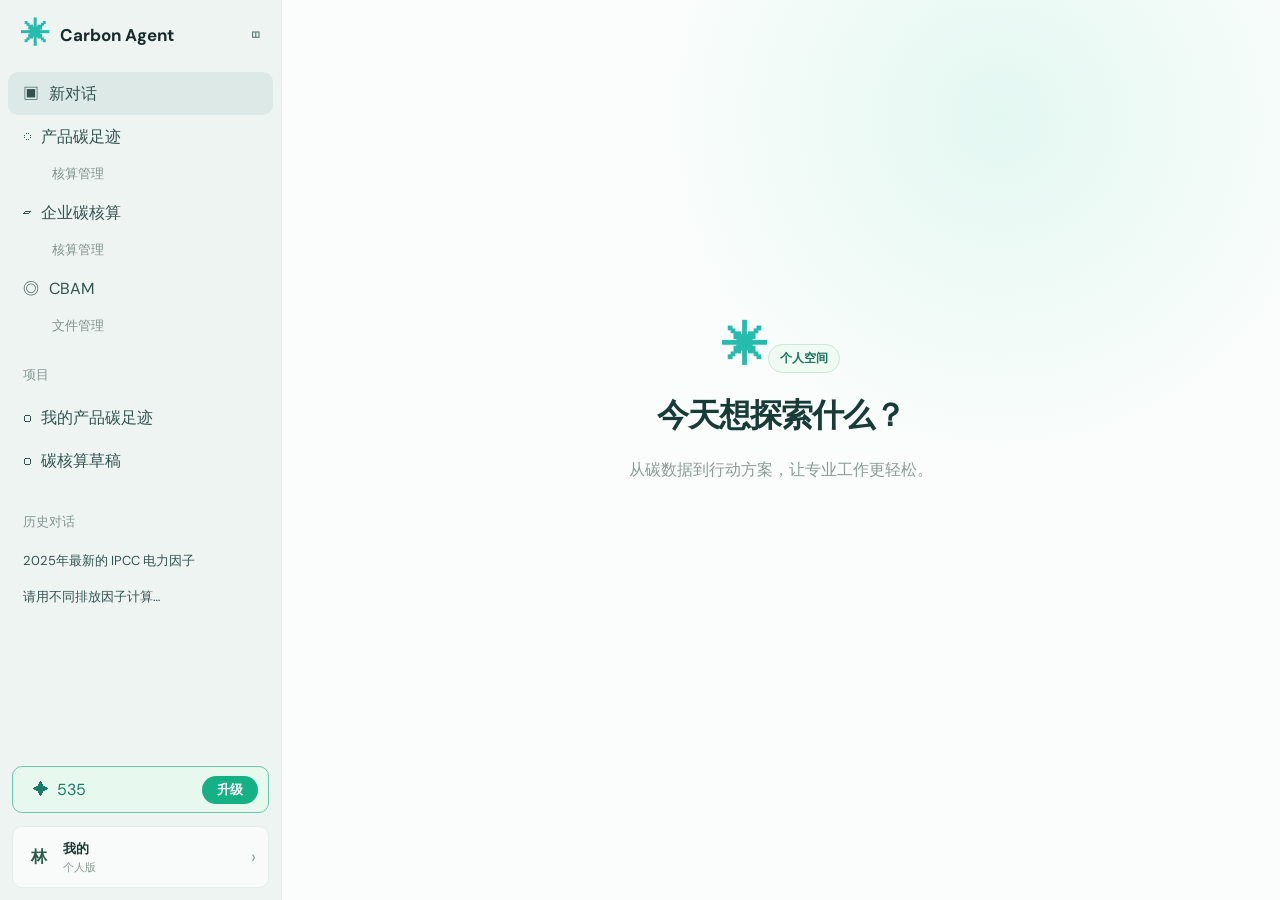
==== commit 967fa132: "Publish Carbon Agent prototype preview" ====
--- a/index.html
+++ b/index.html
@@ -1,47 +1,12 @@
 <!doctype html>
 <html lang="zh-CN">
 <head>
-  <meta charset="utf-8" />
-  <meta name="viewport" content="width=device-width, initial-scale=1" />
-  <title>Carbon Agent · 管理控制台原型</title>
-  <style>
-    @import url('https://fonts.googleapis.com/css2?family=DM+Sans:wght@400;500;600;700&family=Noto+Sans+SC:wght@400;500;600;700&display=swap');
-    :root{--ink:#18312d;--muted:#758680;--line:#e4eae6;--bg:#f6f8f5;--green:#1c765c;--dark:#123b31;--mint:#e5f4ea;--orange:#efaa57;--red:#bd6859}*{box-sizing:border-box}body{margin:0;background:var(--bg);color:var(--ink);font:14px/1.5 'DM Sans','Noto Sans SC',sans-serif}button,input,select{font:inherit}button{cursor:pointer}.app{display:flex;min-height:100vh}.sidebar{width:232px;flex:none;background:#102f29;color:#d8e6df;padding:25px 13px;display:flex;flex-direction:column;position:sticky;top:0;height:100vh}.brand{display:flex;gap:10px;align-items:center;padding:0 13px 27px;border-bottom:1px solid #ffffff1a;font-size:17px;font-weight:700;letter-spacing:-.4px}.logo{height:31px;width:31px;border-radius:9px;display:grid;place-items:center;background:#cff66f;color:#143a29;font-size:18px;font-weight:700}.brand small{display:block;color:#7fa395;font-size:10px;letter-spacing:1.8px;font-weight:600;margin-top:-2px}.org{margin:22px 7px 19px;padding:11px 12px;background:#ffffff0d;border:1px solid #ffffff18;border-radius:10px;display:flex;justify-content:space-between;align-items:center;font-size:12px;color:#afc7ba}.org b{display:block;color:white;font-size:13px}.nav-label{font-size:10px;letter-spacing:1.6px;color:#71968a;padding:16px 15px 8px}.nav{width:100%;display:flex;align-items:center;gap:11px;padding:10px 14px;border:0;background:transparent;color:#aac1b5;text-align:left;border-radius:8px;margin:1px 0}.nav svg{width:17px;height:17px;stroke:currentColor;fill:none;stroke-width:1.8}.nav:hover,.nav.active{background:#e0f7d716;color:#e8f5e8}.nav.active{box-shadow:inset 3px 0 #c9ef70}.nav .soon{font-size:9px;margin-left:auto;background:#ffffff16;padding:1px 5px;border-radius:3px}.sidebar-bottom{margin-top:auto;border-top:1px solid #ffffff1a;padding:18px 8px 0}.help{color:#b6c9bd;font-size:12px;display:flex;gap:8px;align-items:center}.avatar{background:#cfe4d0;color:#1a5a43;width:32px;height:32px;border-radius:50%;display:grid;place-items:center;font-weight:700}.account{margin-top:17px;display:flex;align-items:center;gap:9px;color:white;font-size:12px}.account small{color:#81a394;display:block}.main{flex:1;min-width:0}.topbar{height:66px;background:#fff;border-bottom:1px solid var(--line);padding:0 37px;display:flex;align-items:center;justify-content:space-between}.crumb{color:#899892;font-size:12px}.crumb strong{color:var(--ink);font-weight:600}.top-actions{display:flex;align-items:center;gap:17px;color:#71837a;font-size:12px}.icon-btn{border:0;background:transparent;color:inherit;font-size:18px}.content{max-width:1420px;margin:auto;padding:33px 38px 70px}.page-head{display:flex;justify-content:space-between;align-items:flex-start;margin-bottom:25px}.eyebrow{color:#4d927a;font-size:10px;letter-spacing:2.2px;font-weight:700;margin-bottom:7px}.page-head h1{margin:0;font-size:29px;letter-spacing:-1.1px;font-weight:700}.subtitle{color:var(--muted);font-size:12px;margin-top:6px}.head-actions{display:flex;gap:9px}.btn{border:1px solid #d8e4dc;background:white;color:#325b4d;border-radius:7px;padding:9px 13px;font-weight:600;font-size:12px;display:inline-flex;align-items:center;gap:7px}.btn:hover{border-color:#77ad88;background:#f7fcf7}.btn.primary{background:#1c765c;border-color:#1c765c;color:white}.btn.primary:hover{background:#145b47}.btn.soft{background:#e8f2e9;border-color:#e8f2e9}.grid{display:grid;gap:16px}.stats{grid-template-columns:repeat(4,1fr)}.card{background:#fff;border:1px solid var(--line);border-radius:11px;box-shadow:0 2px 10px #234b2905}.stat{padding:19px 21px;min-height:130px;position:relative}.stat:after{content:'';position:absolute;right:18px;top:18px;width:31px;height:31px;background:#e6f3e9;border-radius:8px}.stat-icon{position:absolute;right:25px;top:21px;color:#358466;z-index:1;font-size:15px}.stat-label{color:#73867e;font-size:12px}.stat strong{display:block;font-size:29px;line-height:1.2;margin:13px 0 4px;letter-spacing:-1.2px}.stat small{color:#87a098;font-size:11px}.stat small em{color:#208b65;font-style:normal}.lower{grid-template-columns:minmax(0,1.65fr) minmax(305px,1fr);margin-top:16px}.card-head{display:flex;align-items:flex-start;justify-content:space-between;padding:21px 23px 0}.card-head h2{font-size:15px;margin:0}.card-head p{font-size:11px;color:#99a7a0;margin:4px 0 0}.link{background:none;border:0;color:#278161;font-size:11px;font-weight:600}.chart-wrap{padding:20px 23px 23px}.chart-top{display:flex;align-items:baseline;gap:10px}.chart-top strong{font-size:25px}.chart-top span{font-size:11px;color:#2b9a70}.chart{height:180px;margin-top:16px;position:relative;background:repeating-linear-gradient(to bottom,transparent 0,transparent 44px,#edf2ed 45px);border-bottom:1px solid #e5ede7}.chart svg{width:100%;height:100%;overflow:visible}.chart-labels{display:flex;justify-content:space-between;color:#a4b1a7;font-size:10px;margin-top:10px}.use-list{padding:12px 23px 22px}.use-row{display:grid;grid-template-columns:100px 1fr 42px;align-items:center;gap:10px;margin:16px 0;color:#5e7168;font-size:11px}.track{height:7px;background:#edf2eb;border-radius:20px;overflow:hidden}.fill{height:100%;background:#60a98a;border-radius:20px}.fill.gold{background:#ddb46b}.use-row b{font-size:11px;text-align:right;color:#496a59}.section-title{display:flex;justify-content:space-between;align-items:center;margin:25px 0 12px}.section-title h2{font-size:16px;margin:0}.section-title small{color:#9aa99f}.activity{padding:0 21px}.activity-row{display:flex;gap:13px;align-items:center;border-top:1px solid #edf1ec;padding:13px 0;font-size:12px}.activity-row:first-child{border:0}.dot{width:8px;height:8px;border-radius:50%;background:#73b695;flex:none}.dot.gold{background:#dfb66b}.activity-row span{color:#7c9085;margin-left:auto;white-space:nowrap;font-size:11px}.activity-row b{font-weight:600}.split{grid-template-columns:1.2fr .8fr}.guide{background:#e9f4e9;border-color:#d7e8d7;padding:20px 23px;display:flex;align-items:center;justify-content:space-between;gap:15px}.guide h3{margin:0 0 4px;font-size:14px}.guide p{margin:0;color:#678074;font-size:11px}.guide .btn{background:white}.table-card{overflow:hidden}.toolbar{padding:18px 20px;display:flex;justify-content:space-between;gap:12px;align-items:center}.tabs{display:flex;gap:17px}.tab{border:0;background:none;color:#82958b;padding:8px 2px;border-bottom:2px solid transparent;font-size:12px}.tab.active{color:#1d755a;border-color:#1d755a;font-weight:700}.search{height:35px;border:1px solid var(--line);background:#fafcf9;border-radius:7px;padding:0 11px;width:215px;color:#2b5141;outline:none;font-size:12px}.search:focus{border-color:#82b99b}table{border-collapse:collapse;width:100%;font-size:12px}th{text-align:left;background:#f9fbf8;color:#8c9c93;font-weight:500;padding:12px 20px;white-space:nowrap}td{padding:14px 20px;border-top:1px solid #eef2ee;white-space:nowrap}tr:hover td{background:#fbfdfb}.person{display:flex;gap:9px;align-items:center}.person .avatar{width:29px;height:29px;font-size:11px}.tag{padding:3px 8px;border-radius:4px;font-size:10px;color:#317558;background:#e8f5ea;display:inline-block}.tag.gray{background:#eff2ef;color:#7a8b81}.tag.warn{background:#fff2e1;color:#aa793c}.table-foot{padding:13px 20px;border-top:1px solid #eef2ee;color:#91a097;font-size:11px;display:flex;justify-content:space-between}.detail-grid{grid-template-columns:repeat(3,1fr)}.mini{padding:19px}.mini h3{margin:0;font-size:13px}.mini p{font-size:11px;color:#84968b;margin:7px 0 16px}.mini strong{font-size:21px}.mini .track{margin-top:12px}.wide-grid{grid-template-columns:1fr 1fr}.setting{padding:18px 20px;display:flex;align-items:center;justify-content:space-between;border-top:1px solid var(--line)}.setting:first-of-type{border:0}.setting b{font-size:12px}.setting p{font-size:11px;color:#91a197;margin:3px 0}.toggle{width:33px;height:19px;border:0;background:#b7c8b9;border-radius:50px;padding:2px;transition:.2s}.toggle:after{content:'';display:block;width:15px;height:15px;background:white;border-radius:50%;transition:.2s}.toggle.on{background:#267d61}.toggle.on:after{transform:translateX(14px)}.modal-overlay{position:fixed;inset:0;background:#0d241dcc;display:none;align-items:center;justify-content:center;z-index:10;padding:20px}.modal-overlay.open{display:flex}.modal{background:white;width:min(480px,100%);border-radius:13px;box-shadow:0 24px 90px #071f1a55;padding:25px}.modal h2{margin:0 0 5px;font-size:19px}.modal p{margin:0 0 22px;color:#819289;font-size:12px}.field{display:block;margin:15px 0;color:#435f50;font-weight:600;font-size:12px}.field input,.field select{display:block;width:100%;margin-top:7px;border:1px solid #d9e5db;border-radius:7px;padding:10px;background:#fff;outline:none}.modal-actions{display:flex;justify-content:flex-end;gap:9px;margin-top:24px}.toast{position:fixed;right:28px;bottom:25px;background:#1b5746;color:#fff;padding:12px 17px;border-radius:7px;box-shadow:0 10px 25px #1b574633;display:none;font-size:12px}.toast.show{display:block}.mobile-top{display:none}@media(max-width:1050px){.stats{grid-template-columns:repeat(2,1fr)}.lower,.split{grid-template-columns:1fr}.sidebar{width:195px}.content{padding:28px 24px}}@media(max-width:700px){.sidebar{display:none}.mobile-top{display:block}.topbar{padding:0 16px;height:56px}.content{padding:24px 16px}.stats,.detail-grid,.wide-grid{grid-template-columns:1fr 1fr}.page-head{gap:15px}.page-head h1{font-size:23px}.head-actions{flex-wrap:wrap;justify-content:flex-end}.toolbar{flex-wrap:wrap}.table-card{overflow:auto}table{min-width:670px}}@media(max-width:480px){.stats,.detail-grid,.wide-grid{grid-template-columns:1fr}.page-head{display:block}.head-actions{margin-top:15px}.top-actions{display:none}}
-  </style>
-  <link rel="stylesheet" href="management.css" />
-  <link rel="stylesheet" href="platform.css" />
-  <link rel="stylesheet" href="tdesign.css" />
+<meta charset="utf-8">
+<meta name="viewport" content="width=device-width, initial-scale=1">
+<meta http-equiv="refresh" content="0; url=agent-store.html">
+<title>Carbon Agent 原型</title>
 </head>
 <body>
-<div class="app">
-  <aside class="sidebar">
-    <div class="brand"><div class="logo">C</div><div>carbon agent<small>CONTROL CENTER</small></div></div>
-    <div class="org"><div>当前组织<b>青屿科技 · 企业版</b></div><span>⌄</span></div>
-    <nav id="nav"></nav>
-    <div class="sidebar-bottom"><div class="help">◌ &nbsp;帮助中心与反馈 <span style="margin-left:auto">↗</span></div><div class="account"><div class="avatar">林</div><div>林立 <small>超级管理员</small></div><span style="margin-left:auto">···</span></div></div>
-  </aside>
-  <div class="pl-mobile-scrim" onclick="plToggleMobileMenu(false)"></div><main class="main"><header class="topbar"><button class="pl-mobile-menu" aria-label="打开导航菜单" aria-expanded="false" onclick="plToggleMobileMenu()">☰</button><div class="crumb"><span class="mobile-top">Carbon Agent　/　</span>青屿科技　/　管理控制台　/　<strong id="crumb">总览</strong></div><div class="top-actions"><span>企业版有效期至 2027.10.12</span><button class="icon-btn" title="通知" onclick="toast('暂无新通知')">♧</button><div class="avatar" style="width:29px;height:29px;font-size:11px">林</div></div></header><div class="content" id="content"></div></main>
-</div>
-<div class="modal-overlay" id="overlay" onclick="if(event.target===this)closeModal()"><div class="modal" id="modal"></div></div><div class="toast" id="toast"></div>
-<script>
-const icons={overview:'<path d="M3 3h7v7H3zM14 3h7v7h-7zM3 14h7v7H3zM14 14h7v7h-7z"/>',members:'<circle cx="9" cy="8" r="3"/><path d="M3 20v-2a6 6 0 0 1 12 0v2M17 5a3 3 0 0 1 0 6m0 3a5 5 0 0 1 4 5"/>',seats:'<rect x="3" y="5" width="18" height="14" rx="2"/><path d="M7 9h6M7 13h10"/>',usage:'<path d="M3 19V9m6 10V5m6 14v-7m6 7V3"/>',agents:'<rect x="4" y="5" width="16" height="15" rx="3"/><path d="M9 10h.01M15 10h.01M9 15h6M12 2v3"/>',knowledge:'<path d="M4 5a2 2 0 0 1 2-2h14v17H6a2 2 0 0 0-2 2zM4 5v15a2 2 0 0 1 2-2h14"/>',security:'<path d="M12 2l8 4v6c0 5-3 8-8 10-5-2-8-5-8-10V6zM9 12l2 2 4-4"/>'};
-const items=[['overview','总览'],['members','成员与组织'],['seats','席位管理'],['usage','用量与额度'],['agents','智能体与技能'],['knowledge','知识与连接器'],['security','安全与审计']];let page='overview', memberFilter='all', seatFilter='all';let members=[{name:'陈思远',department:'产品研发部',role:'成员',seat:'企业版',activity:'刚刚',quota:'20,000',status:'活跃'}, {name:'李宛清',department:'市场部',role:'部门管理员',seat:'企业版',activity:'今天 09:42',quota:'15,000',status:'活跃'}, {name:'王越',department:'财务部',role:'成员',seat:'企业版',activity:'昨天 17:28',quota:'10,000',status:'活跃'}, {name:'赵可欣',department:'产品研发部',role:'成员',seat:'未分配',activity:'—',quota:'—',status:'待加入'}, {name:'周启明',department:'设计部',role:'成员',seat:'企业版',activity:'10月11日',quota:'20,000',status:'活跃'}];
-function svg(key){return `<svg viewBox="0 0 24 24">${icons[key]}</svg>`}function renderNav(){document.getElementById('nav').innerHTML=items.map(([id,label],i)=>`${i===4||i===6?'<div class="nav-label">'+(i===4?'能力配置':'企业治理')+'</div>':''}<button class="nav ${page===id?'active':''}" onclick="go('${id}')">${svg(id)}${label}</button>`).join('')}function go(id){page=id;renderNav();document.getElementById('crumb').textContent=items.find(x=>x[0]===id)[1];document.getElementById('content').innerHTML=views[id]();window.scrollTo({top:0,behavior:'smooth'})}function head(k,title,desc,actions=''){return `<div class="page-head"><div><div class="eyebrow">${k}</div><h1>${title}</h1><div class="subtitle">${desc}</div></div><div class="head-actions">${actions}</div></div>`}function stat(label,value,foot,icon){return `<div class="card stat"><span class="stat-icon">${icon}</span><div class="stat-label">${label}</div><strong>${value}</strong><small>${foot}</small></div>`}function trend(){return `<div class="card"><div class="card-head"><div><h2>使用趋势</h2><p>过去 7 天的组织活跃情况</p></div><button class="link" onclick="go('usage')">查看分析 ↗</button></div><div class="chart-wrap"><div class="chart-top"><strong>1,284</strong><span>↗ 18.6% 较上周</span></div><div class="chart"><svg viewBox="0 0 650 180" preserveAspectRatio="none"><defs><linearGradient id="grad" x1="0" y1="0" x2="0" y2="1"><stop stop-color="#c1e4cc" stop-opacity=".7"/><stop offset="1" stop-color="#c1e4cc" stop-opacity="0"/></linearGradient></defs><path d="M0 135 C55 125 70 145 125 107 S210 125 265 85 S335 115 390 73 S470 95 520 49 S590 68 650 21 L650 180 L0 180Z" fill="url(#grad)"/><path d="M0 135 C55 125 70 145 125 107 S210 125 265 85 S335 115 390 73 S470 95 520 49 S590 68 650 21" fill="none" stroke="#4b9b71" stroke-width="3"/><circle cx="650" cy="21" r="5" fill="#4b9b71" stroke="white" stroke-width="3"/></svg></div><div class="chart-labels"><span>10月07日</span><span>10月08日</span><span>10月09日</span><span>10月10日</span><span>10月11日</span><span>10月12日</span><span>10月13日</span></div></div></div>`}function overview(){return `${head('OVERVIEW / 组织总览','管理好团队的每一次智能协作','实时掌握组织使用、席位与资源状态，快速处理需要关注的事项。','<button class="btn" onclick="toast(\'报表已准备好（原型演示）\')">⇩ 导出报表</button><button class="btn primary" onclick="openModal(\'invite\')">＋ 邀请成员</button>')}<div class="grid stats">${stat('团队成员','48','<em>↑ 6</em> 本月新增','♧')}${stat('席位使用','38 / 50','剩余 <em>12</em> 个可分配','▤')}${stat('本月积分消耗','642.8K','总额度 1,000K · 已用 64.3%','◈')}${stat('活跃智能体','12','覆盖 6 个业务部门','✳')}</div><div class="grid lower">${trend()}<div class="card"><div class="card-head"><div><h2>资源使用分布</h2><p>本月 · 按团队</p></div><button class="link" onclick="go('usage')">查看详情 ↗</button></div><div class="use-list">${[['产品研发部',78,'78%'],['市场部',56,'56%'],['财务部',41,'41%'],['设计部',32,'32%']].map(([n,w,v],i)=>`<div class="use-row"><span>${n}</span><div class="track"><div class="fill ${i===0?'gold':''}" style="width:${w}%"></div></div><b>${v}</b></div>`).join('')}<div style="background:#f5f9f4;border-radius:7px;padding:12px;color:#6a8374;font-size:11px;margin-top:23px">◌ &nbsp;产品研发部即将达到月度额度，建议调整配额。</div></div></div></div><div class="section-title"><h2>最近动态</h2><button class="link" onclick="go('security')">全部审计日志 ↗</button></div><div class="grid split"><div class="card activity">${[['陈思远 使用「数据分析助手」完成任务','2 分钟前'],['林立 为市场部调整成员月额度','1 小时前'],['李宛清 创建「Campaign Brief」智能体','昨天 16:24'],['系统 自动回收离职成员席位','10月11日']].map((a,i)=>`<div class="activity-row"><i class="dot ${i===1?'gold':''}"></i><b>${a[0]}</b><span>${a[1]}</span></div>`).join('')}</div><div class="card guide"><div><h3>让团队更快开始</h3><p>完成成员邀请、席位分配与共享智能体配置。</p></div><button class="btn" onclick="go('members')">查看成员 →</button></div></div>`}
-function memberTable(){let q=(document.getElementById('member-search')?.value||'').trim();let rows=members.filter(m=>(memberFilter==='all'||(memberFilter==='active'?m.status==='活跃':m.status!=='活跃'))&&(!q||m.name.includes(q)||m.department.includes(q)));document.getElementById('member-body').innerHTML=rows.map((m,i)=>`<tr><td><div class="person"><div class="avatar">${m.name.slice(0,1)}</div><b>${m.name}</b></div></td><td>${m.department}</td><td>${m.role}</td><td><span class="tag ${m.seat==='未分配'?'gray':''}">${m.seat}</span></td><td>${m.quota}</td><td>${m.activity}</td><td><button class="link" onclick="openModal('member','${m.name}')">管理</button></td></tr>`).join('')||'<tr><td colspan="7" style="text-align:center;color:#9ca99f;padding:30px">没有匹配的成员</td></tr>';document.getElementById('member-count').textContent=`共 ${rows.length} 位成员`}function filterMembers(v){memberFilter=v;document.querySelectorAll('.tab').forEach(x=>x.classList.toggle('active',x.dataset.filter===v));memberTable()}
-function membersView(){setTimeout(memberTable);return `${head('PEOPLE / 组织管理','成员与组织','统一管理成员、部门、角色和访问资格。','<button class="btn" onclick="toast(\'批量导入模板已准备好（原型演示）\')">⇧ 批量导入</button><button class="btn primary" onclick="openModal(\'invite\')">＋ 邀请成员</button>')}<div class="grid detail-grid">${stat('组织成员','48','4 个部门','♧')}${stat('本月活跃','34','活跃率 70.8%','◈')}${stat('待加入','3','邀请链接有效期 7 天','◌')}</div><div class="section-title"><h2>成员列表</h2><small>组织架构同步：今天 09:30</small></div><div class="card table-card"><div class="toolbar"><div class="tabs"><button class="tab active" data-filter="all" onclick="filterMembers('all')">全部成员</button><button class="tab" data-filter="active" onclick="filterMembers('active')">已激活</button><button class="tab" data-filter="pending" onclick="filterMembers('pending')">待加入</button></div><input class="search" id="member-search" placeholder="⌕  搜索成员或部门" oninput="memberTable()" /></div><table><thead><tr><th>成员</th><th>所属部门</th><th>组织角色</th><th>席位状态</th><th>月额度</th><th>最近活跃</th><th>操作</th></tr></thead><tbody id="member-body"></tbody></table><div class="table-foot"><span id="member-count"></span><span>原型示例数据 · 1 / 1</span></div></div>`}
-function seatRows(){let arr=[['产品研发部','部门 · 登录时分配','16 / 22','2026-09-01'],['市场部','部门 · 自动分配','10 / 10','2026-09-01'],['陈思远','指定成员','1','2026-09-12'],['王越','指定成员','1','2026-09-16']];return arr.map(r=>`<tr><td><b>${r[0]}</b></td><td><span class="tag">${r[1]}</span></td><td>${r[2]}</td><td>${r[3]}</td><td><button class="link" onclick="openModal('release','${r[0]}')">释放 / 编辑</button></td></tr>`).join('')}
-function seatsView(){return `${head('LICENSE / 授权管理','席位管理','按成员或部门授权 Carbon Agent，随时了解可用席位。','<button class="btn" onclick="openModal(\'expand\')">调整席位</button><button class="btn primary" onclick="openModal(\'seat\')">＋ 分配席位</button>')}<div class="grid stats">${stat('企业版席位总数','50','当前订阅周期','▤')}${stat('已分配','38','覆盖 4 个部门','♧')}${stat('剩余可分配','12','可立即使用','＋')}${stat('席位利用率','76%','较上月 ↑ 8%','↗')}</div><div class="section-title"><h2>分配策略与明细</h2><small>同一成员被多个策略覆盖时只占用 1 个席位</small></div><div class="card table-card"><div class="toolbar"><div class="tabs"><button class="tab active">全部分配</button><button class="tab" onclick="toast('已筛选部门策略（原型演示）')">部门策略</button><button class="tab" onclick="toast('已筛选指定成员（原型演示）')">指定成员</button></div><input class="search" placeholder="⌕  搜索成员或部门" /></div><table><thead><tr><th>对象</th><th>分配方式</th><th>占用席位</th><th>配置时间</th><th>操作</th></tr></thead><tbody>${seatRows()}</tbody></table><div class="table-foot"><span>共 4 条策略</span><span>原型示例数据 · 1 / 1</span></div></div><div class="grid wide-grid" style="margin-top:16px"><div class="card mini"><h3>按成员精准分配</h3><p>适合核心项目成员与少量特殊权限用户。</p><button class="link" onclick="openModal('seat')">分配给成员 →</button></div><div class="card mini"><h3>按部门自动授权</h3><p>可选择立即分配，或在成员首次登录时占用席位。</p><button class="link" onclick="openModal('seat')">设置部门策略 →</button></div></div>`}
-function usageView(){return `${head('CONSUMPTION / 积分治理','用量与额度','查看共享积分池，控制部门及成员每月消耗。','<button class="btn" onclick="toast(\'用量明细已导出（原型演示）\')">⇩ 导出明细</button><button class="btn primary" onclick="openModal(\'quota\')">调整额度</button>')}<div class="grid stats">${stat('共享积分池','1,000K','本月总额度','◈')}${stat('本月已使用','642.8K','64.3%','↗')}${stat('可用余额','357.2K','按当前速度可使用 11 天','◇')}${stat('高用量提醒','2','成员接近限额','!')}</div><div class="grid lower">${trend()}<div class="card"><div class="card-head"><div><h2>部门配额</h2><p>月度配额使用情况</p></div><button class="link" onclick="openModal('quota')">管理配额 ↗</button></div><div class="use-list">${[['产品研发部','312K / 400K',78],['市场部','168K / 300K',56],['财务部','82K / 200K',41],['设计部','32K / 100K',32]].map(([n,v,p])=>`<div style="margin:16px 0"><div style="display:flex;justify-content:space-between;font-size:11px;margin-bottom:8px"><b>${n}</b><span style="color:#8fa096">${v}</span></div><div class="track"><div class="fill" style="width:${p}%"></div></div></div>`).join('')}</div></div></div><div class="section-title"><h2>用量治理建议</h2></div><div class="grid wide-grid"><div class="card mini"><h3>设置个人月限额</h3><p>避免单个成员持续占用共享积分池；成员达到限额后暂停新任务。</p><button class="link" onclick="openModal('quota')">立即设置 →</button></div><div class="card mini"><h3>启用 80% 用量预警</h3><p>部门或成员接近阈值时通知管理员，便于及时调配资源。</p><button class="link" onclick="go('security')">配置通知 →</button></div></div>`}
-function agentsView(){let a=[['财务报表分析','财务部','已发布','1,258','林立'],['市场洞察研究','市场部','已发布','896','李宛清'],['研发知识问答','产品研发部','已发布','742','陈思远'],['Campaign Brief','市场部','草稿','—','李宛清']];return `${head('AGENTS / 能力资产','智能体与技能','沉淀企业共用的 AI 能力，明确发布范围与责任人。','<button class="btn" onclick="toast(\'技能库已打开（原型演示）\')">技能库</button><button class="btn primary" onclick="openModal(\'agent\')">＋ 创建智能体</button>')}<div class="grid detail-grid">${stat('企业智能体','12','其中 9 个已发布','✳')}${stat('共享技能','28','本月新增 4 个','◈')}${stat('本月任务运行','3,642','成功率 98.2%','↗')}</div><div class="section-title"><h2>智能体列表</h2><small>管理员可管理发布范围与负责人</small></div><div class="card table-card"><div class="toolbar"><div class="tabs"><button class="tab active">全部智能体</button><button class="tab" onclick="toast('已筛选已发布智能体（原型演示）')">已发布</button><button class="tab" onclick="toast('已筛选草稿（原型演示）')">草稿</button></div><input class="search" placeholder="⌕  搜索智能体" /></div><table><thead><tr><th>名称</th><th>可见范围</th><th>状态</th><th>本月调用</th><th>负责人</th><th>操作</th></tr></thead><tbody>${a.map(r=>`<tr><td><b>✳ &nbsp;${r[0]}</b></td><td>${r[1]}</td><td><span class="tag ${r[2]==='草稿'?'gray':''}">${r[2]}</span></td><td>${r[3]}</td><td>${r[4]}</td><td><button class="link" onclick="openModal('agent','${r[0]}')">配置</button></td></tr>`).join('')}</tbody></table><div class="table-foot">共 12 个智能体 <span>原型示例数据 · 1 / 1</span></div></div>`}
-function knowledgeView(){return `${head('DATA / 组织资产','知识与连接器','管理智能体可访问的企业知识与外部系统。','<button class="btn" onclick="openModal(\'connector\')">连接应用</button><button class="btn primary" onclick="openModal(\'knowledge\')">＋ 新建知识库</button>')}<div class="grid detail-grid">${stat('企业知识库','8','23,642 份文档','▤')}${stat('已连接应用','6','2 个需重新授权','⌁')}${stat('本月检索','18.4K','命中率 91%','↗')}</div><div class="section-title"><h2>知识库</h2></div><div class="grid detail-grid">${[['产品规范与设计','产品研发部','6,280 份文档'],['客户案例库','市场部','3,420 份文档'],['财务制度与流程','财务部','1,160 份文档']].map(([a,b,c])=>`<div class="card mini"><h3>▤ &nbsp;${a}</h3><p>${b} · ${c}</p><button class="link" onclick="openModal('knowledge','${a}')">管理权限 →</button></div>`).join('')}</div><div class="section-title"><h2>连接器</h2><small>授权范围遵循最小权限原则</small></div><div class="grid wide-grid">${[['飞书','已连接 · 组织文档'],['企业微信','已连接 · 联系人'],['GitHub','需要重新授权 · 代码仓库'],['Google Drive','已连接 · 云端文件']].map(([a,b])=>`<div class="card mini"><h3>◫ &nbsp;${a}</h3><p>${b}</p><button class="link" onclick="openModal('connector','${a}')">管理连接 →</button></div>`).join('')}</div>`}
-function securityView(){return `${head('GOVERNANCE / 安全治理','安全与审计','设置组织访问策略，追踪关键管理操作。','<button class="btn" onclick="toast(\'审计日志已导出（原型演示）\')">⇩ 导出日志</button>')}<div class="grid wide-grid"><div class="card"><div class="card-head" style="padding-bottom:12px"><div><h2>访问与安全策略</h2><p>变更立即应用于组织成员</p></div></div>${[['单点登录 SSO','通过企业身份提供商统一登录',true],['敏感操作二次确认','删除知识库、释放席位等操作需要确认',true],['外部分享限制','禁止向组织外分享智能体和知识库',false],['用量达到 80% 时通知','通过站内信提醒管理员',true]].map(([a,b,c])=>`<div class="setting"><div><b>${a}</b><p>${b}</p></div><button class="toggle ${c?'on':''}" aria-label="切换${a}" onclick="this.classList.toggle('on');toast('策略已更新（原型演示）')"></button></div>`).join('')}</div><div class="card"><div class="card-head"><div><h2>角色与权限</h2><p>基于职责授权管理范围</p></div><button class="link" onclick="openModal('role')">管理角色 ↗</button></div><div class="use-list">${[['超级管理员','2 人','全部配置与审计权限'],['部门管理员','4 人','部门成员、额度与智能体管理'],['成员','42 人','按授权使用资源']].map(([a,b,c])=>`<div style="padding:14px 0;border-bottom:1px solid #edf2ed"><b style="font-size:12px">${a}</b><span style="float:right;color:#287657;font-size:11px">${b}</span><div style="font-size:11px;color:#96a59b;margin-top:4px">${c}</div></div>`).join('')}</div></div></div><div class="section-title"><h2>最近审计事件</h2><small>保留管理行为与关键资源变更记录</small></div><div class="card table-card"><table><thead><tr><th>时间</th><th>操作人</th><th>事件</th><th>对象</th><th>结果</th></tr></thead><tbody>${[['今天 10:18','林立','调整月额度','市场部','成功'],['今天 09:44','林立','分配席位','赵可欣','成功'],['昨天 16:24','李宛清','创建智能体','Campaign Brief','成功'],['10月11日 15:21','系统','自动回收席位','离职成员','成功']].map(r=>`<tr>${r.slice(0,4).map(x=>`<td>${x}</td>`).join('')}<td><span class="tag">${r[4]}</span></td></tr>`).join('')}</tbody></table></div>`}
-const views={overview,members:membersView,seats:seatsView,usage:usageView,agents:agentsView,knowledge:knowledgeView,security:securityView};
-function openModal(kind,name=''){const defs={invite:['邀请成员','发送邀请并设置初始组织角色。',`<label class="field">工作邮箱<input id="modal-input" type="email" placeholder="name@company.com"></label><label class="field">所属部门<select><option>产品研发部</option><option>市场部</option><option>财务部</option><option>设计部</option></select></label><label class="field">初始角色<select><option>成员</option><option>部门管理员</option></select></label>`,'发送邀请'],seat:['分配席位','指定成员，或按部门设置自动授权策略。',`<label class="field">分配对象<select><option>指定成员</option><option>指定部门</option></select></label><label class="field">成员或部门<input id="modal-input" placeholder="输入名称"></label><label class="field">分配策略<select><option>立即分配</option><option>首次登录时分配</option></select></label>`,'确认分配'],quota:['调整月额度','额度用于控制成员或部门的月度积分消耗。',`<label class="field">对象<select><option>产品研发部</option><option>市场部</option><option>财务部</option><option>设计部</option><option>指定成员</option></select></label><label class="field">月额度（积分）<input id="modal-input" type="number" placeholder="例如 200000"></label>`,'保存额度'],expand:['调整席位','当前已分配 38 个席位。缩容后总席位数不得低于已分配数。',`<label class="field">席位总数<input id="modal-input" type="number" min="38" value="50"></label>`,'保存变更'],release:['管理分配策略',`正在管理 ${name} 的席位授权。`, `<label class="field">操作<select><option>编辑分配策略</option><option>释放席位</option></select></label><label class="field">释放说明<input placeholder="填写原因（可选）"></label>`,'确认'],member:['管理成员',`正在管理 ${name}。`,`<label class="field">组织角色<select><option>成员</option><option>部门管理员</option><option>超级管理员</option></select></label><label class="field">月额度（积分）<input id="modal-input" type="number" placeholder="20000"></label>`,'保存'],agent:[name?'配置智能体':'创建智能体','设置名称、可见范围与负责人。',`<label class="field">名称<input id="modal-input" value="${name}" placeholder="例如 客户研究助手"></label><label class="field">可见范围<select><option>全组织</option><option>指定部门</option><option>仅创建者</option></select></label>`,'保存'],knowledge:[name?'管理知识库':'新建知识库','知识访问应与团队工作范围一致。',`<label class="field">知识库名称<input id="modal-input" value="${name}" placeholder="知识库名称"></label><label class="field">访问范围<select><option>指定部门</option><option>全组织</option><option>仅管理员</option></select></label>`,'保存'],connector:['连接器管理',`配置 ${name||'企业应用'} 的连接与授权范围。`,`<label class="field">应用<select><option>${name||'飞书'}</option><option>企业微信</option><option>GitHub</option><option>Google Drive</option></select></label><label class="field">授权范围<select><option>仅指定知识库</option><option>全组织</option></select></label>`,'保存'],role:['角色权限','为管理角色设置可访问范围。',`<label class="field">角色<select><option>部门管理员</option><option>成员</option></select></label><label class="field">管理范围<select><option>所属部门</option><option>全组织</option></select></label>`,'保存']};let d=defs[kind];document.getElementById('modal').innerHTML=`<h2>${d[0]}</h2><p>${d[1]}</p>${d[2]}<div class="modal-actions"><button class="btn" onclick="closeModal()">取消</button><button class="btn primary" onclick="submitModal('${kind}')">${d[3]}</button></div>`;document.getElementById('overlay').classList.add('open')}function closeModal(){document.getElementById('overlay').classList.remove('open')}function submitModal(kind){let v=document.getElementById('modal-input');if(v&&v.hasAttribute('required')&&!v.value.trim())return; if(kind==='invite'&&v?.value){members.push({name:v.value.split('@')[0],department:'产品研发部',role:'成员',seat:'未分配',activity:'—',quota:'—',status:'待加入'});if(page==='members')go('members')}closeModal();toast('操作已保存（原型演示）')}let timer;function toast(msg){let el=document.getElementById('toast');el.textContent=msg;el.classList.add('show');clearTimeout(timer);timer=setTimeout(()=>el.classList.remove('show'),2800)}document.addEventListener('keydown',e=>{if(e.key==='Escape')closeModal()});go('overview');
-</script>
-<script src="management.js"></script>
-<script src="platform.js"></script>
-<script src="orgsync.js"></script>
-<script src="workbuddy.js"></script>
-<script src="seat-expansion.js"></script>
+<p><a href="agent-store.html">进入 Carbon Agent 原型</a></p>
 </body>
 </html>
